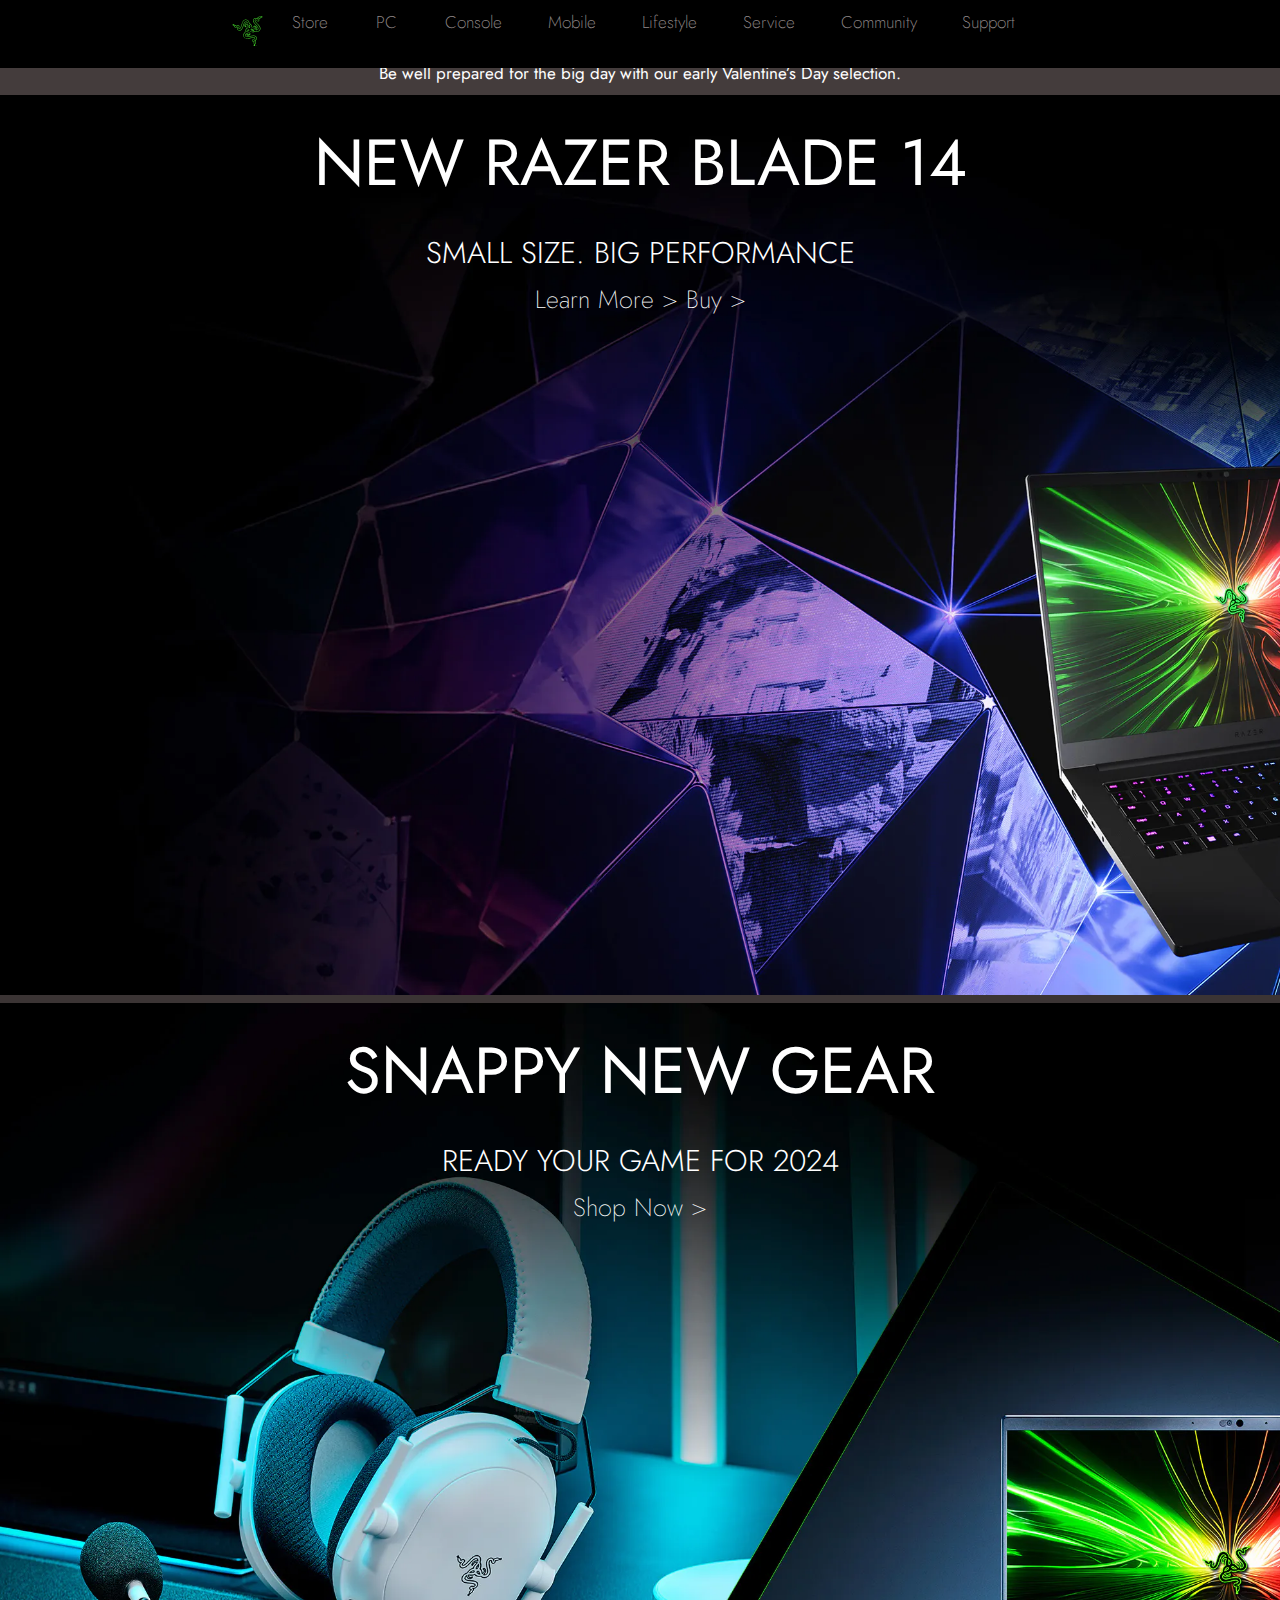
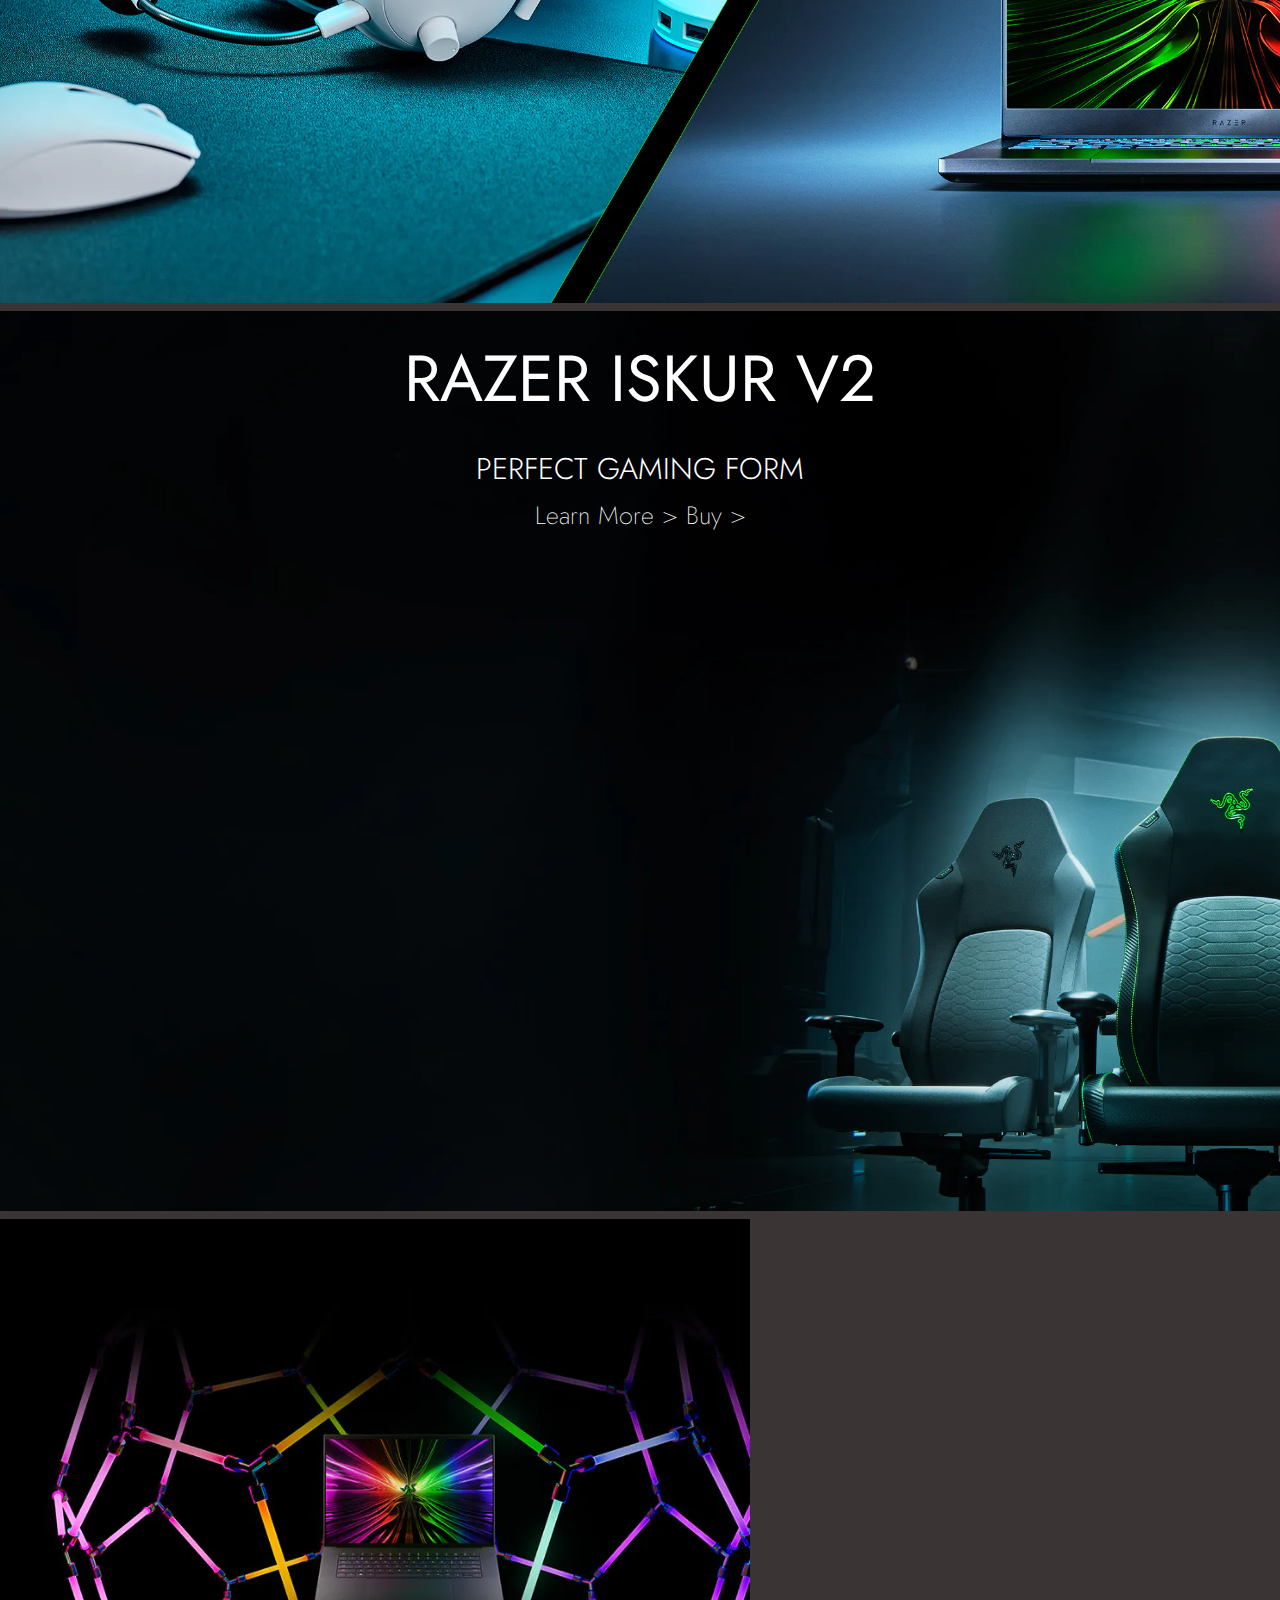
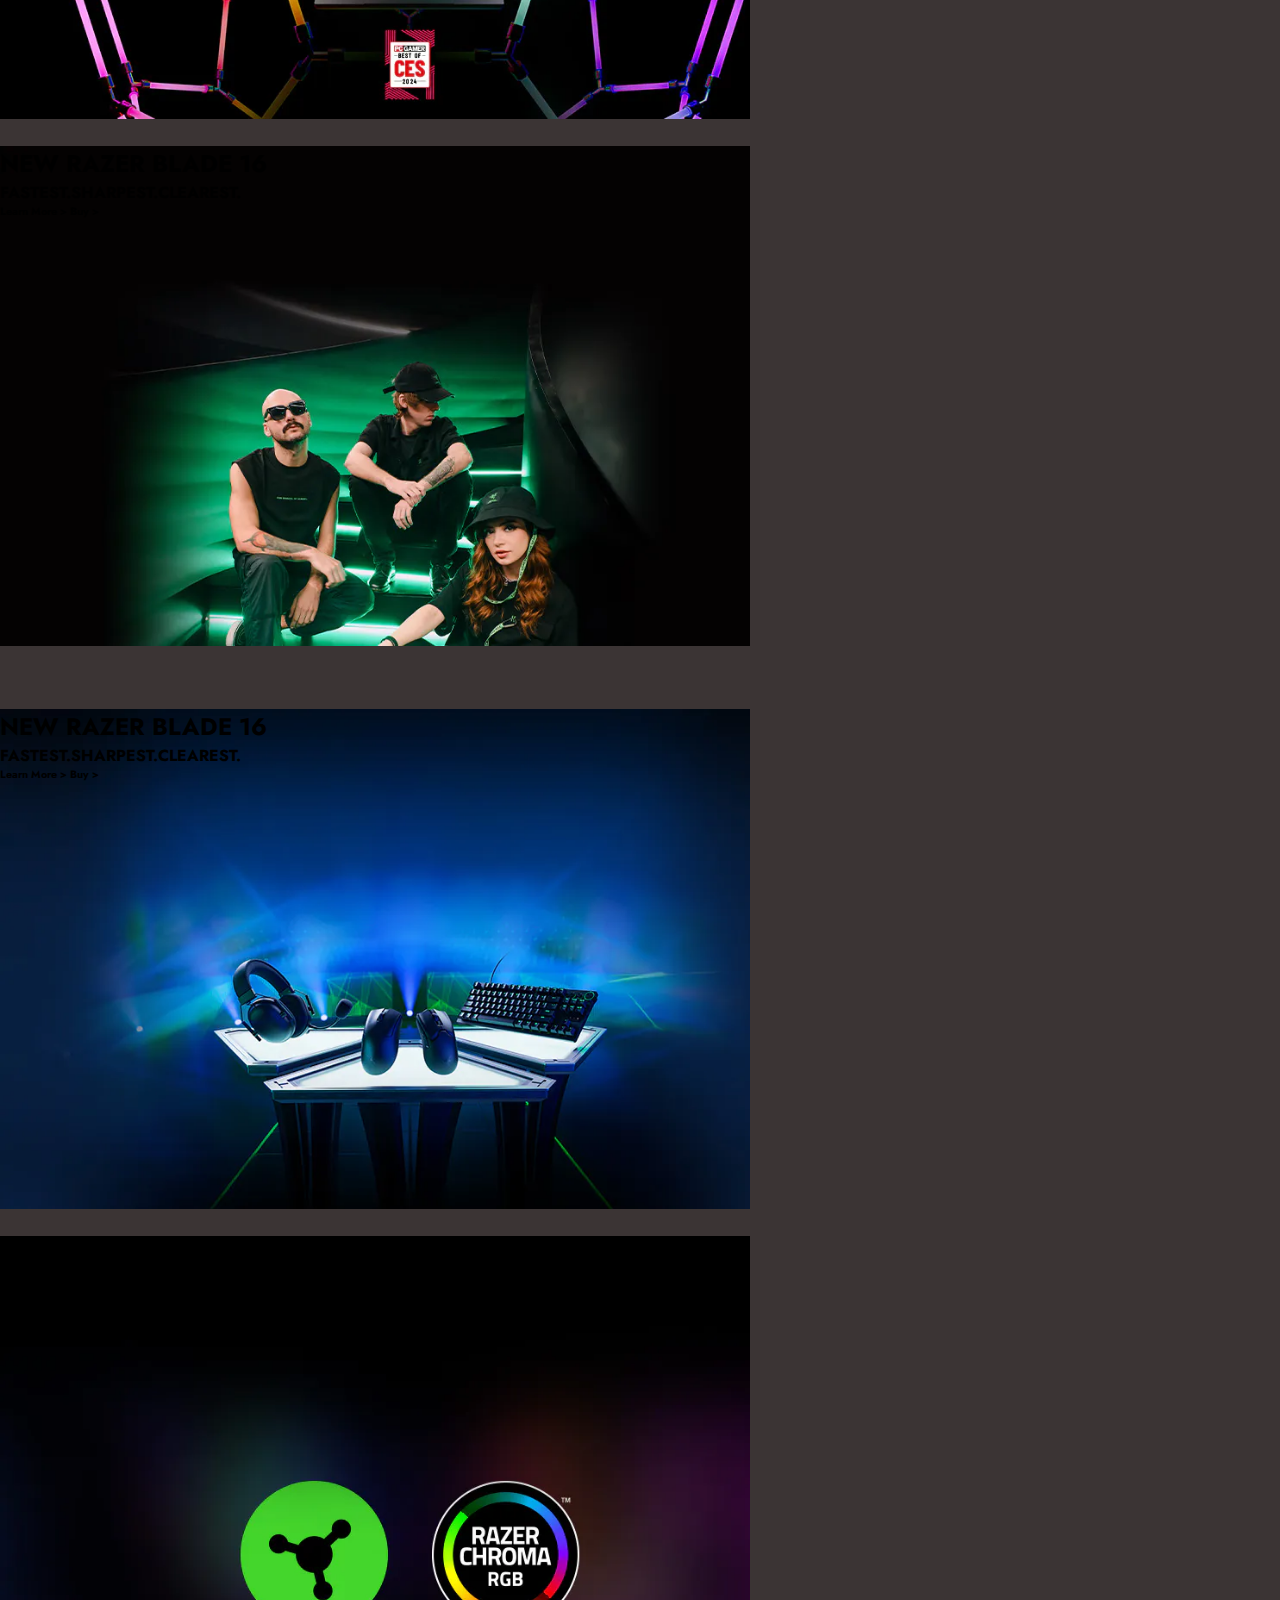
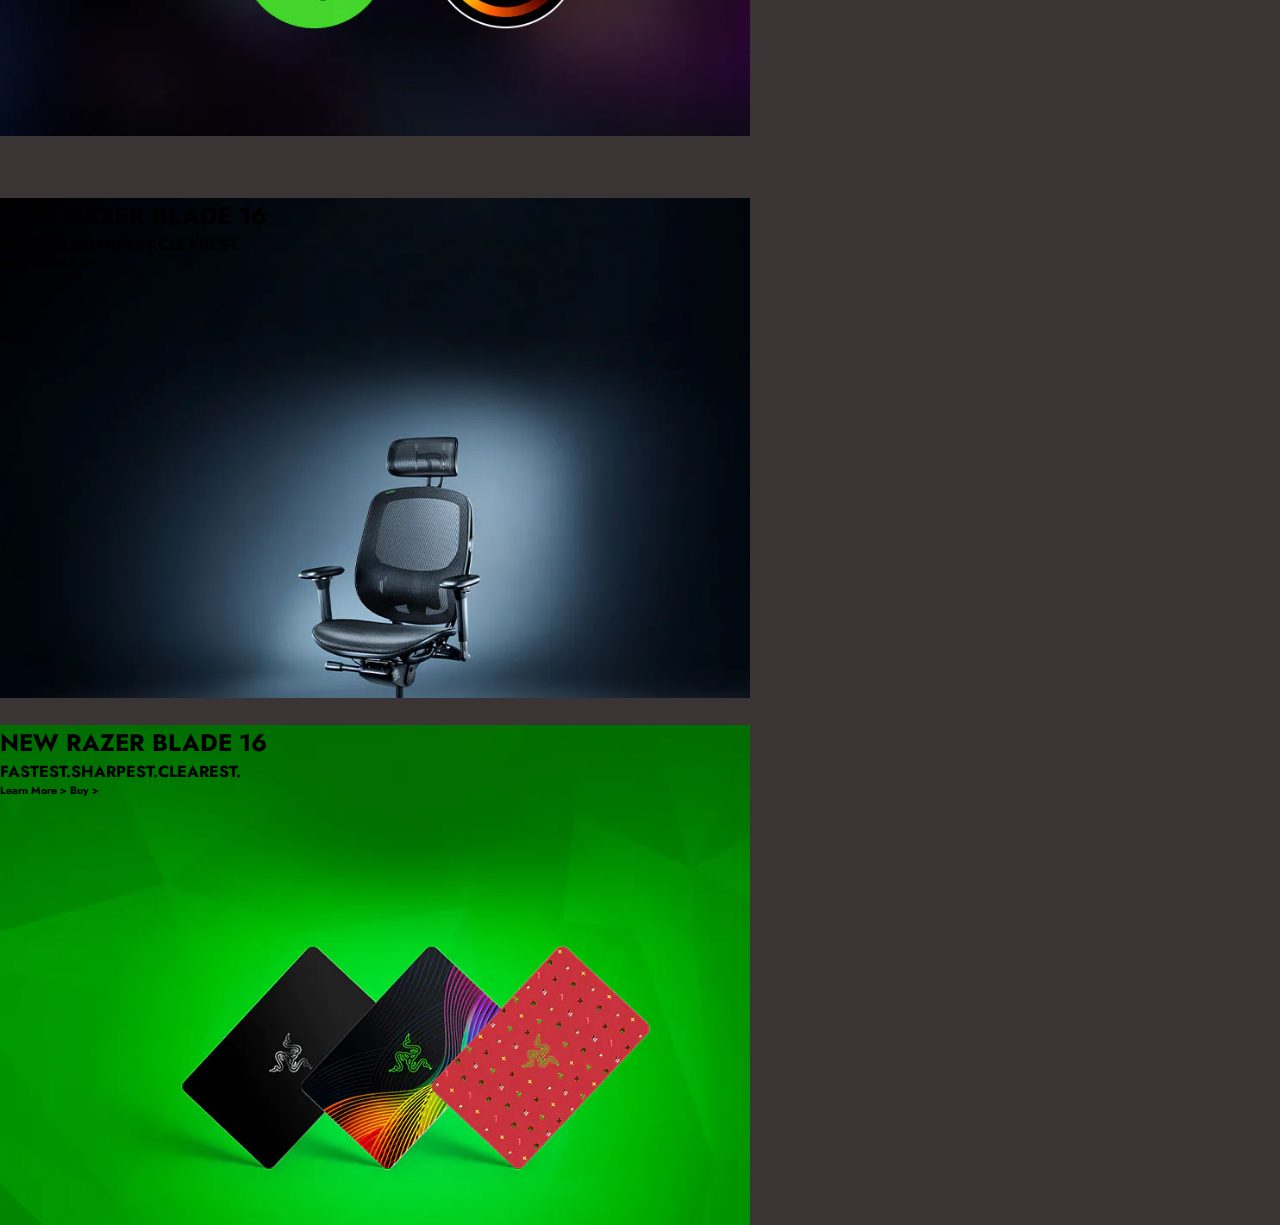
==== index.html @ 64d21b0e "updated" ====
<!DOCTYPE html>
<html lang="en">
<head>
    <meta charset="UTF-8">
    <meta name="viewport" content="width=device-width, initial-scale=1.0">
    <title>Razer ID</title>
    <link rel="stylesheet" href="../assets/styles.css">
    <link rel="icon" href="../assets/images/Razer-Logo-id.png">
    <link rel="stylesheet" href="https://unpkg.com/boxicons@latest/css/boxicons.min.css">
    <link rel="preconnect" href="https://fonts.googleapis.com">
    <link rel="preconnect" href="https://fonts.gstatic.com" crossorigin>
    <link href="https://fonts.googleapis.com/css2?family=Jost:wght@100;200;300;400;500;600;700;800;900&display=swap" rel="stylesheet">
</head>
<body>
    <!------------------------- header ------------->
    <header class="sticky">
        <div class="main-text-logo">
            <img src="../assets/images/main-index/razer-ths-logo.svg" width="35px" height="30px" >
        </div>
        <div class="bx bx-menu" id="menu-icon"></div>
        <ul class="navlist">
            <li><a href="#">Store</a></li>
            <li><a href="#">PC</a></li>
            <li><a href="#">Console</a></li>
            <li><a href="#">Mobile</a></li>
            <li><a href="#">Lifestyle</a></li>
            <li><a href="#">Service</a></li>
            <li><a href="#">Community</a></li>
            <li><a href="#">Support</a></li>
            <li><i class='bx bx-search-alt-2'></i></li>
        </ul>
    </header>
   <!------------ home ----->
   <section class="main-text">
    <div class="home">
     <center><p>Be well prepared for the big day with our early Valentine’s Day selection.</p></center>
    </div>
    <div class="bg">
        <center><h1>NEW RAZER BLADE 14</h1>
        <h3>SMALL SIZE. BIG PERFORMANCE</h3>
        <h5>Learn More >       Buy ></h5></center>
    </div>
    <p class="gap"></p>
    <div class="bg1">
        <center><h1>SNAPPY NEW GEAR</h1>
        <h3>READY YOUR GAME FOR 2024</h3>
        <h5>Shop Now ></h5></center>
    </div>
    <p class="gap"></p>
    <div class="bg2">
        <center><h1>RAZER ISKUR V2</h1>
        <h3>PERFECT GAMING FORM</h3>
        <h5>Learn More >       Buy ></h5></center>
    </div>
    <p class="gap"></p>
    <div class="division">
        <div class="row">
            <h2>NEW RAZER BLADE 16</h2>
            <h4>FASTEST.SHARPEST.CLEAREST.</h4>
            <h6>Learn More >       Buy ></h6>
        </div>
        <div class="row1">
            <h2>NEW RAZER BLADE 16</h2>
            <h4>FASTEST.SHARPEST.CLEAREST.</h4>
            <h6>Learn More >       Buy ></h6>
        </div>
        <p class="gap"></p>
        <div class="row2">
            <h2>NEW RAZER BLADE 16</h2>
            <h4>FASTEST.SHARPEST.CLEAREST.</h4>
            <h6>Learn More >       Buy ></h6>
        </div>
        <div class="row3">
            <h2>NEW RAZER BLADE 16</h2>
            <h4>FASTEST.SHARPEST.CLEAREST.</h4>
            <h6>Learn More >       Buy ></h6>
        </div>
        <p class="gap"></p>
        <div class="row4">
            <h2>NEW RAZER BLADE 16</h2>
            <h4>FASTEST.SHARPEST.CLEAREST.</h4>
            <h6>Learn More >       Buy ></h6>
        </div>
        <div class="row5">
            <h2>NEW RAZER BLADE 16</h2>
            <h4>FASTEST.SHARPEST.CLEAREST.</h4>
            <h6>Learn More >       Buy ></h6>
        </div>
    </div>
   </section>
    
</body>
</html>
---- assets/styles.css ----
*{
    margin: 0;
    padding: 0;
    box-sizing: border-box;
    font-family: 'Jost', sans-serif;
    list-style: none;
    text-decoration: none;
    scroll-behavior: smooth;
    
}
body{
    background-color: rgb(59, 52, 52);
}


header{
    position: fixed;
    width: 100%;
    top: 0;
    right: 0;
    z-index: 1000;
    display: flex;
    align-items: center;
    justify-content: space-between;
    background-color: black;
    padding: 10px 18%;
    transition: .3s;

}
.navlist{
    display: flex;
}
.navlist li{
    position: relative;
}
.navlist a{
    font-size: 17px;
    color: rgb(145, 137, 137);
    font-weight: 250;
    padding: 10px 27px;
}
.navlist a::after{
    background-color: transparent;
    content: '';
    position: absolute;
    width: 0;
    /* height: 2px; */
    /* color: white; */
    /* bottom: -3px; */
    left: 0;
    transition: ease .40s;
}
.navlist a:hover {
    color: white;
}
/* .navlist a:hover::after{
    background-color: white;
    width: 100%;
} */
#menu-icon{
    font-size: 35px;
    color: white;
    z-index: 10001;
    cursor: pointer;
    display: none;
}
/* .main-text-logo{
    margin: 0;
    padding: 0;
} */
.home{
    margin-top: 50px;
    height: 45px;
    width: 100%;
    background-color: rgba(83, 72, 72, 0.411);
}
.home p{
    padding: 11px;
    align-items: center;
    font-size: 17px;
    font-weight: 400;
    color: white;
}
.bg{
    min-height: 100vh;
    background-image: url(../assets/images/main-index/razer-blade-14-homepage-desktop2x.webp);
    background-size: cover;
    background-repeat: no-repeat;
    box-sizing: border-box;
}
.bg1{
    min-height: 100vh;
    background-image: url(../assets/images/main-index/razer-new-year-2024-campaign-homepage-large-2x.webp);
    background-size: cover;
    background-repeat: no-repeat;
    box-sizing: border-box;
}
.bg2{
    min-height: 100vh;
    background-image: url(../assets/images/main-index/razer-iskur-v2-homepage-desktop2x.webp);
    background-size: cover;
    background-repeat: no-repeat;
    box-sizing: border-box;
}
h1{
    padding-top: 50px;
    padding: 20px;
    font-size: 65px;
    font-weight: 400;
    color: white;
    align-items: center;
}
h3{
    padding: 2px;
    font-weight: 300;
    font-size: 30px;
    color: white;
    align-items: center;
}
h5{
    padding: 5px;
    font-weight: 200;
    font-size: 25px;
    color: white;
    align-items: center;
}

.gap{
    height:8px;  
    color:rgb(34, 20, 20);
}

.division{
    display: grid;
    grid-template-columns: repeat(2, minmax(350px));
    align-items: center;
    gap: 1.7rem;
}
.row{
    width: 750px;
    height: 500px;
    background-image: url(../assets/images/main-index/razer-blade16-2024-b-950x580-desktop.webp);
    background-size: cover;
}
.row1{
    width: 750px;
    height: 500px;
    background-image: url(../assets/images/main-index/against-the-current-campaign-b-950x580-desktop.webp);
    background-size: cover;
}
.row2{
    width: 750px;
    height: 500px;
    background-image: url(../assets/images/main-index/razer-esports-line-b-950x580-desktop-v2.webp);
    background-size: cover;
}
.row3{
    width: 750px;
    height: 500px;
    background-image: url(../assets/images/main-index/new-synapse-chroma-open-beta-b-950x580-desktop.webp);
    background-size: cover;
}
.row4{
    width: 750px;
    height: 500px;
    background-image: url(../assets/images/main-index/fujin-pro-b-950x580-desktop.webp);
    background-size: cover;
}
.row5{
    width: 750px;
    height: 500px;
    background-image: url(../assets/images/main-index/ebonus-card-b-950x580-desktop.webp);
    background-size: cover;
}
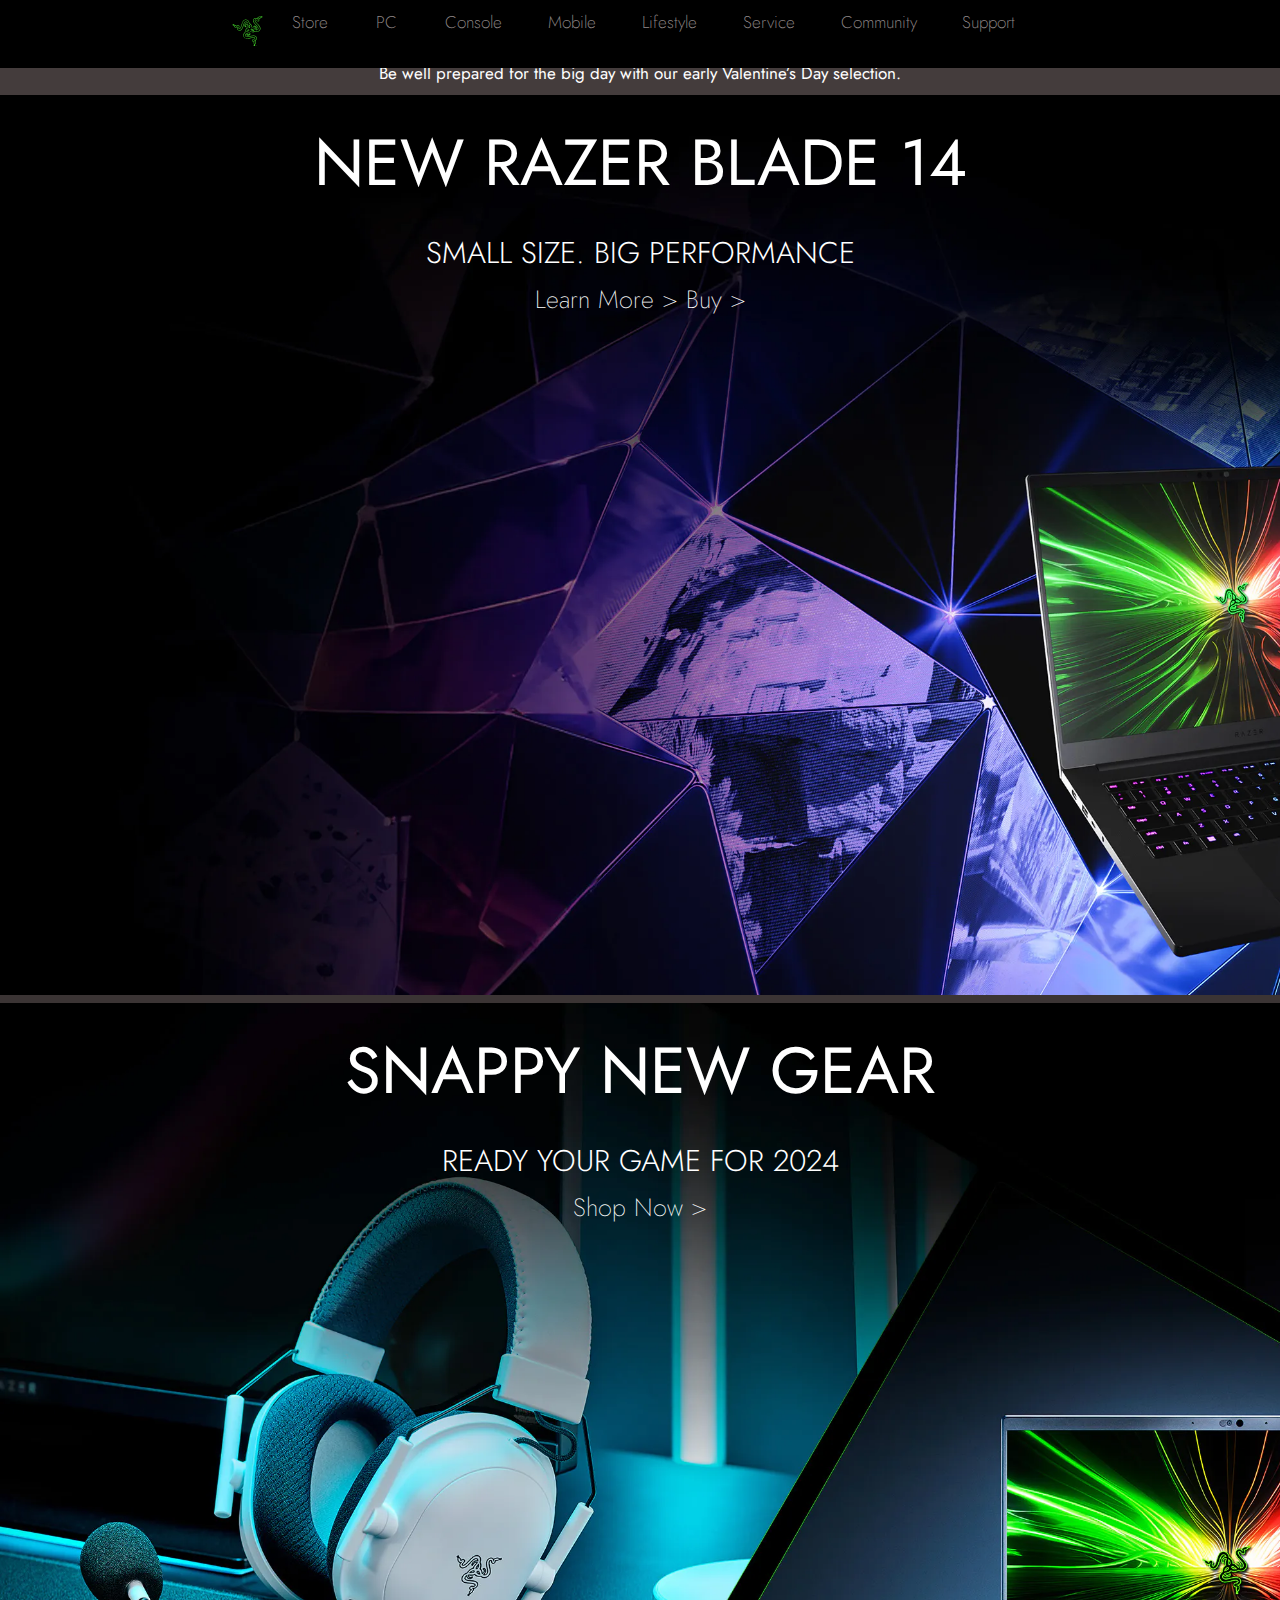
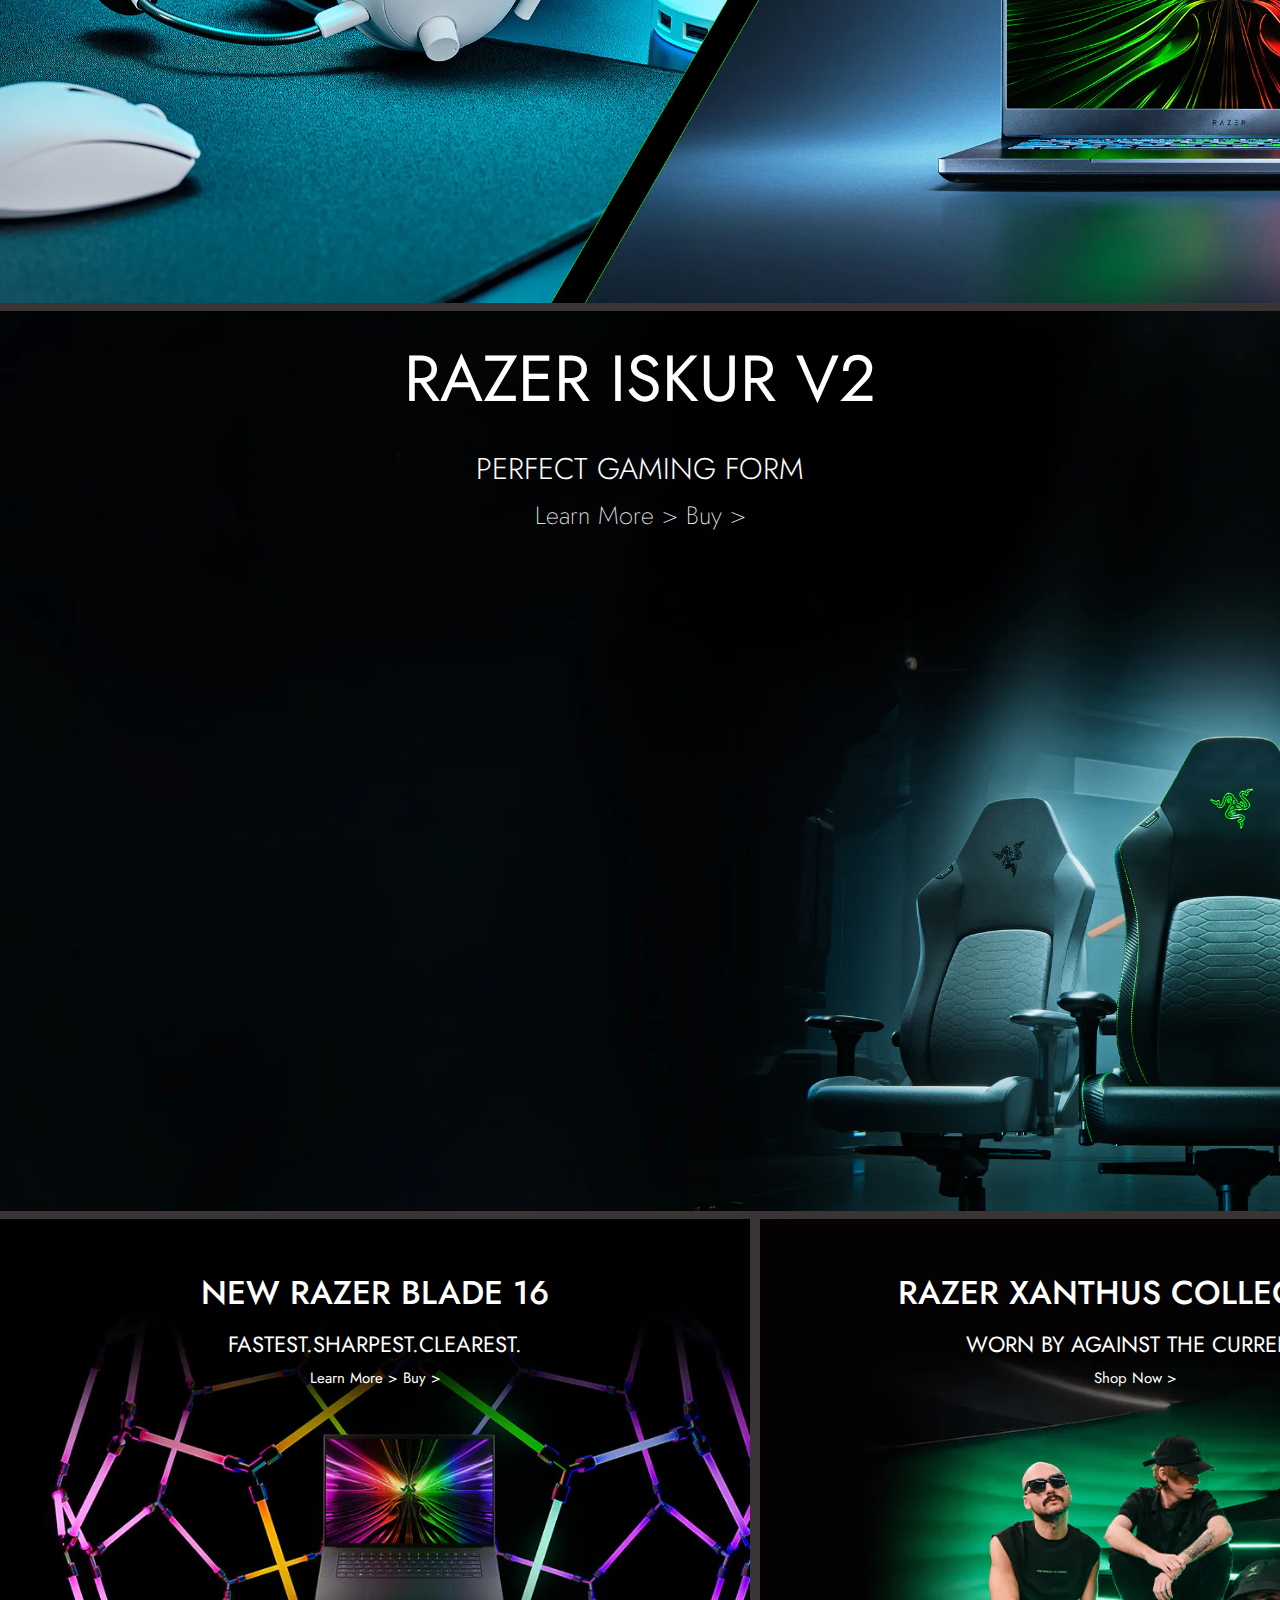
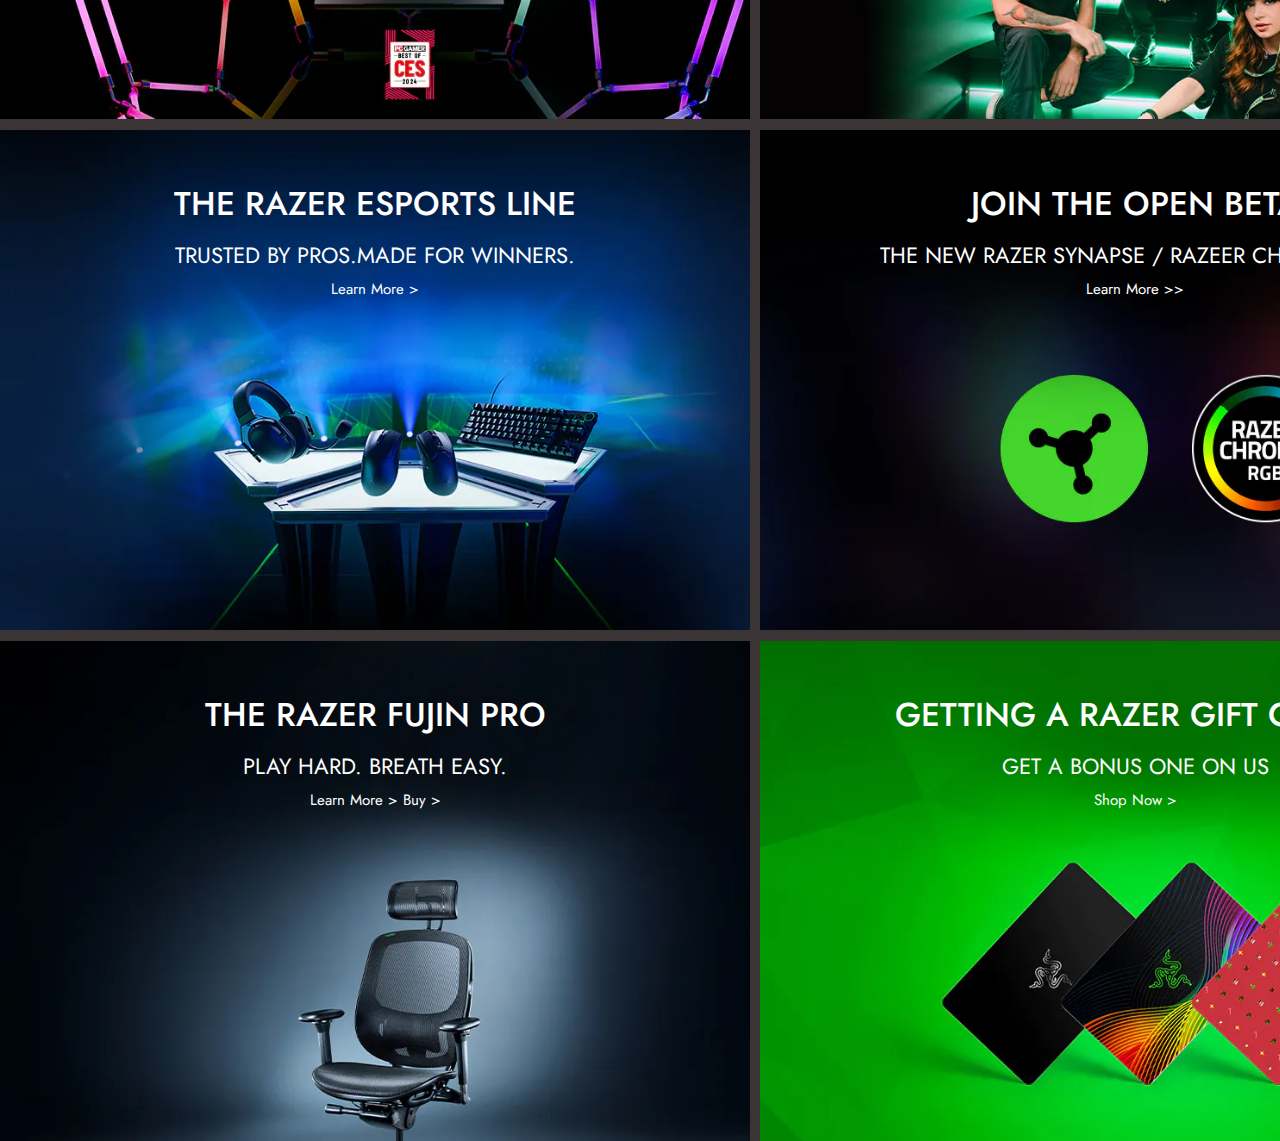
==== commit 4c449124: "updated" ====
--- a/index.html
+++ b/index.html
@@ -55,36 +55,36 @@
     <p class="gap"></p>
     <div class="division">
         <div class="row">
-            <h2>NEW RAZER BLADE 16</h2>
+            <center><h2>NEW RAZER BLADE 16</h2>
             <h4>FASTEST.SHARPEST.CLEAREST.</h4>
-            <h6>Learn More >       Buy ></h6>
+            <h6>Learn More >       Buy ></h6></center>
         </div>
         <div class="row1">
-            <h2>NEW RAZER BLADE 16</h2>
-            <h4>FASTEST.SHARPEST.CLEAREST.</h4>
-            <h6>Learn More >       Buy ></h6>
+            <center><h2>RAZER XANTHUS COLLECTION</h2>
+                <h4>WORN BY AGAINST THE CURRENT</h4>
+                <h6>Shop Now ></h6></center>
         </div>
-        <p class="gap"></p>
+        
         <div class="row2">
-            <h2>NEW RAZER BLADE 16</h2>
-            <h4>FASTEST.SHARPEST.CLEAREST.</h4>
-            <h6>Learn More >       Buy ></h6>
+            <center><h2>THE RAZER ESPORTS LINE</h2>
+                <h4>TRUSTED BY PROS.MADE FOR WINNERS.</h4>
+                <h6>Learn More ></h6></center>
         </div>
         <div class="row3">
-            <h2>NEW RAZER BLADE 16</h2>
-            <h4>FASTEST.SHARPEST.CLEAREST.</h4>
-            <h6>Learn More >       Buy ></h6>
+            <center><h2>JOIN THE OPEN BETA</h2>
+                <h4>THE NEW RAZER SYNAPSE / RAZEER CHROMA APP</h4>
+                <h6>Learn More >></h6></center>
         </div>
-        <p class="gap"></p>
+        
         <div class="row4">
-            <h2>NEW RAZER BLADE 16</h2>
-            <h4>FASTEST.SHARPEST.CLEAREST.</h4>
-            <h6>Learn More >       Buy ></h6>
+            <center><h2>THE RAZER FUJIN PRO</h2>
+                <h4>PLAY HARD. BREATH EASY.</h4>
+                <h6>Learn More >       Buy ></h6></center>
         </div>
         <div class="row5">
-            <h2>NEW RAZER BLADE 16</h2>
-            <h4>FASTEST.SHARPEST.CLEAREST.</h4>
-            <h6>Learn More >       Buy ></h6>
+            <center><h2>GETTING A RAZER GIFT CARD?</h2>
+                <h4>GET A BONUS ONE ON US</h4>
+                <h6>Shop Now ></h6></center>
         </div>
     </div>
    </section>
--- a/assets/styles.css
+++ b/assets/styles.css
@@ -132,9 +132,10 @@
 
 .division{
     display: grid;
-    grid-template-columns: repeat(2, minmax(350px));
+    grid-template-columns: 1fr 1fr;
     align-items: center;
-    gap: 1.7rem;
+    column-gap: 0.65rem;
+    row-gap: 0.7rem;
 }
 .row{
     width: 750px;
@@ -172,3 +173,25 @@
     background-image: url(../assets/images/main-index/ebonus-card-b-950x580-desktop.webp);
     background-size: cover;
 }
+h2{
+    padding: 50px;
+    padding-bottom: 10px;
+    font-size: 33px;
+    font-weight: 500;
+    color: white;
+    align-items: center;
+}
+h4{
+    padding: 2px;
+    font-weight: 400;
+    font-size: 22px;
+    color: white;
+    align-items: center;
+}
+h6{
+    padding: 5px;
+    font-weight: 400;
+    font-size: 15px;
+    color: white;
+    align-items: center;
+}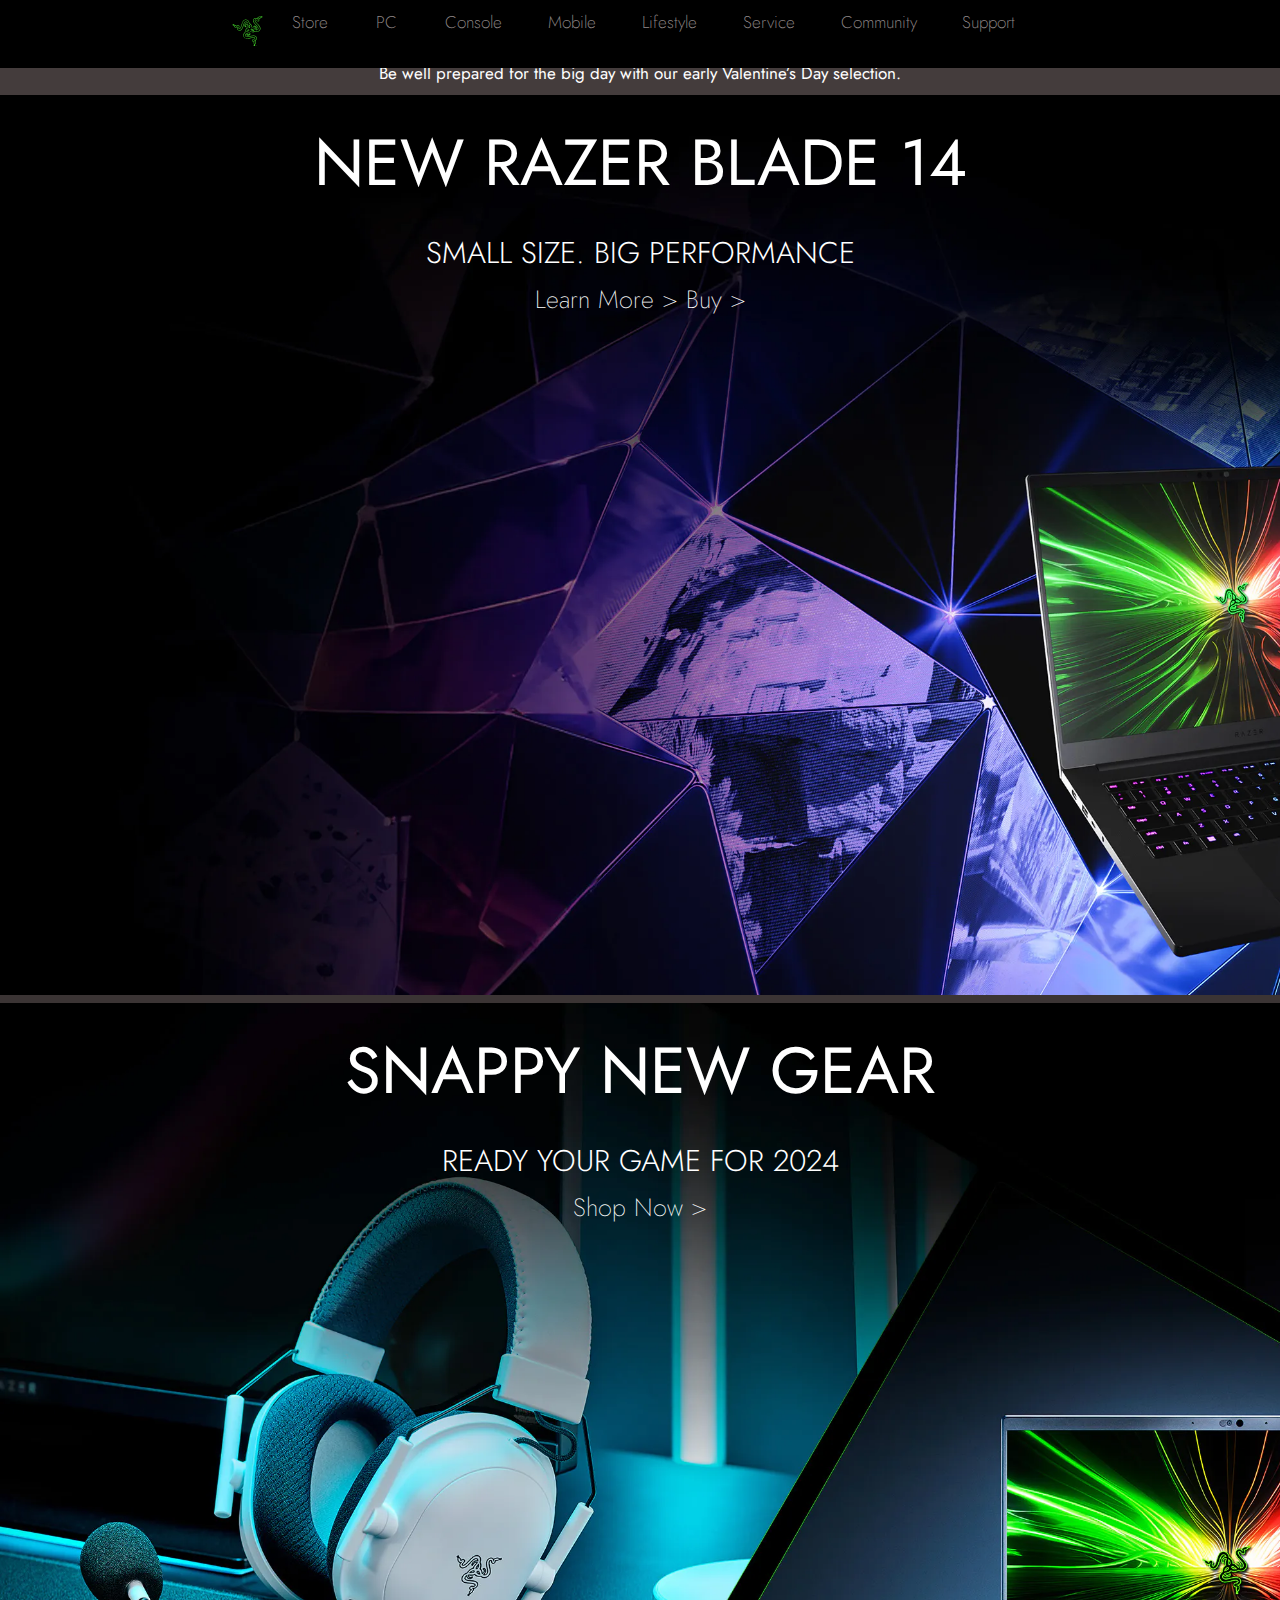
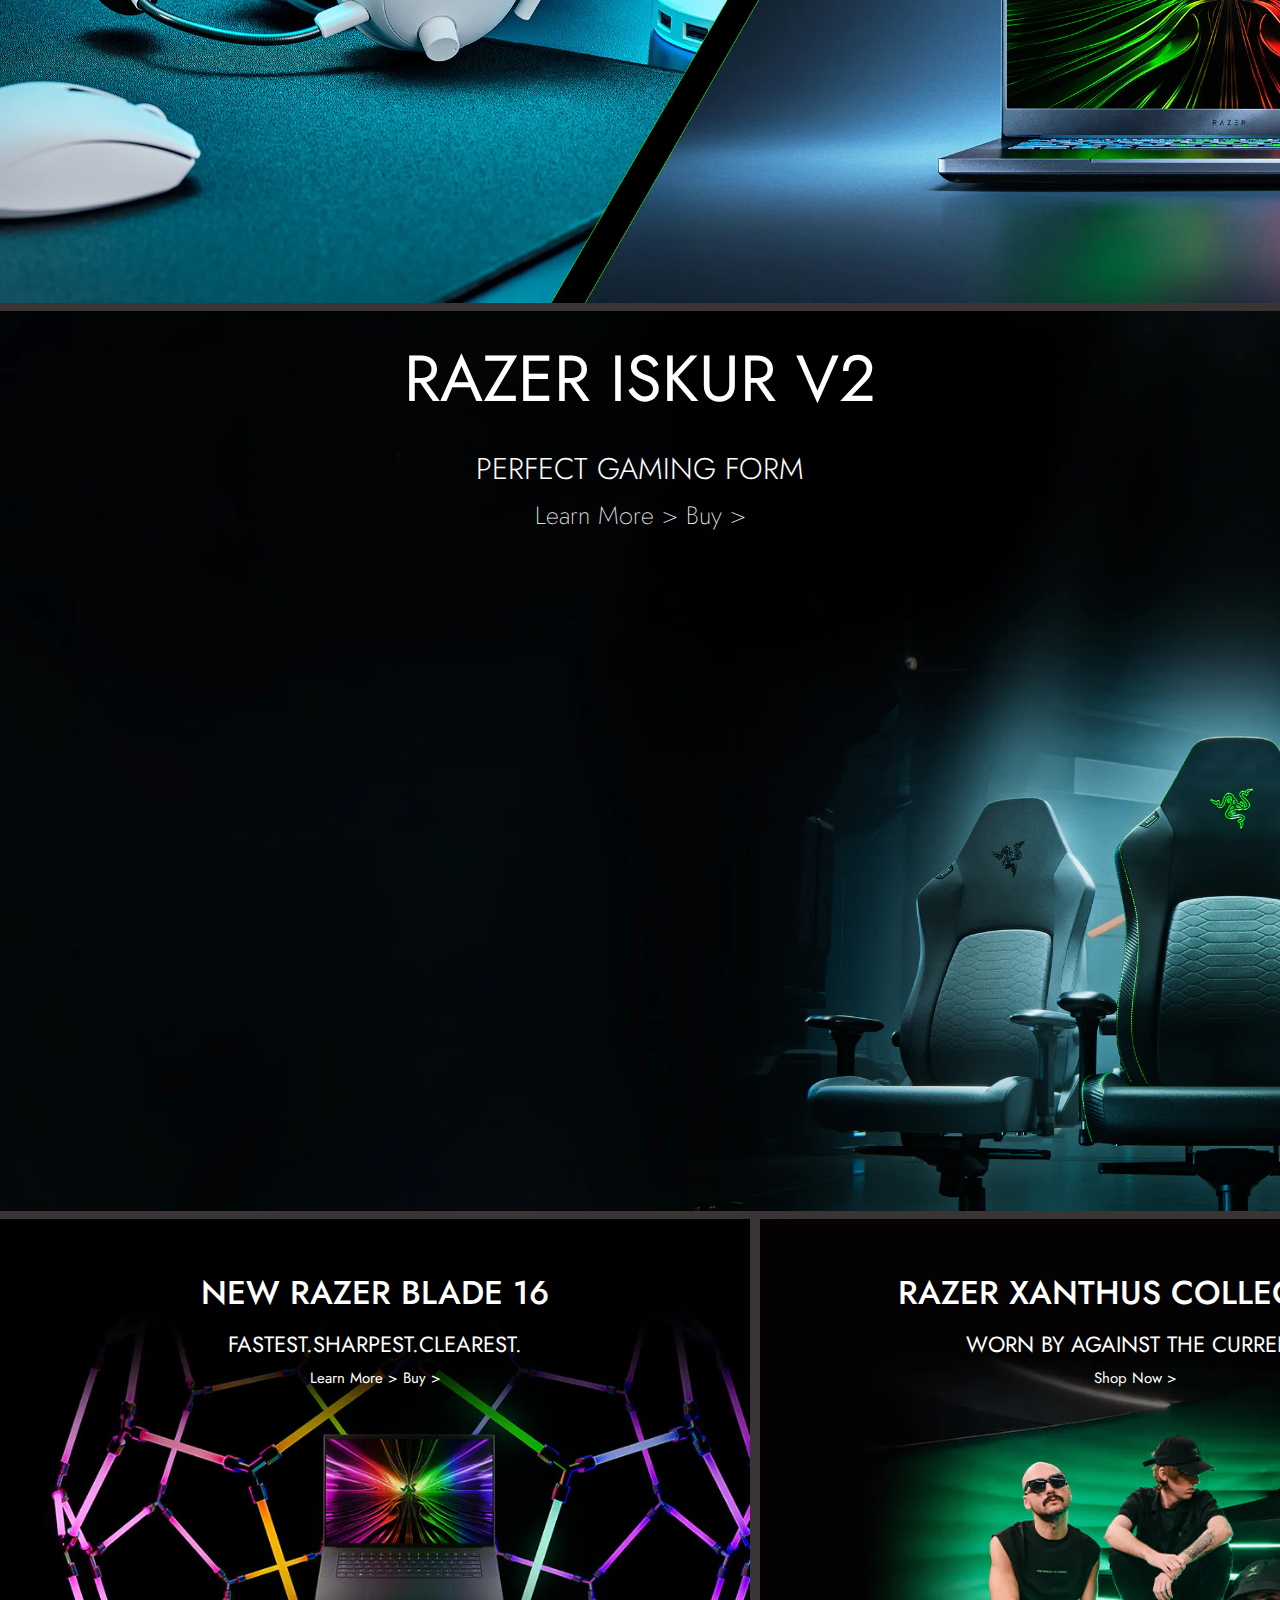
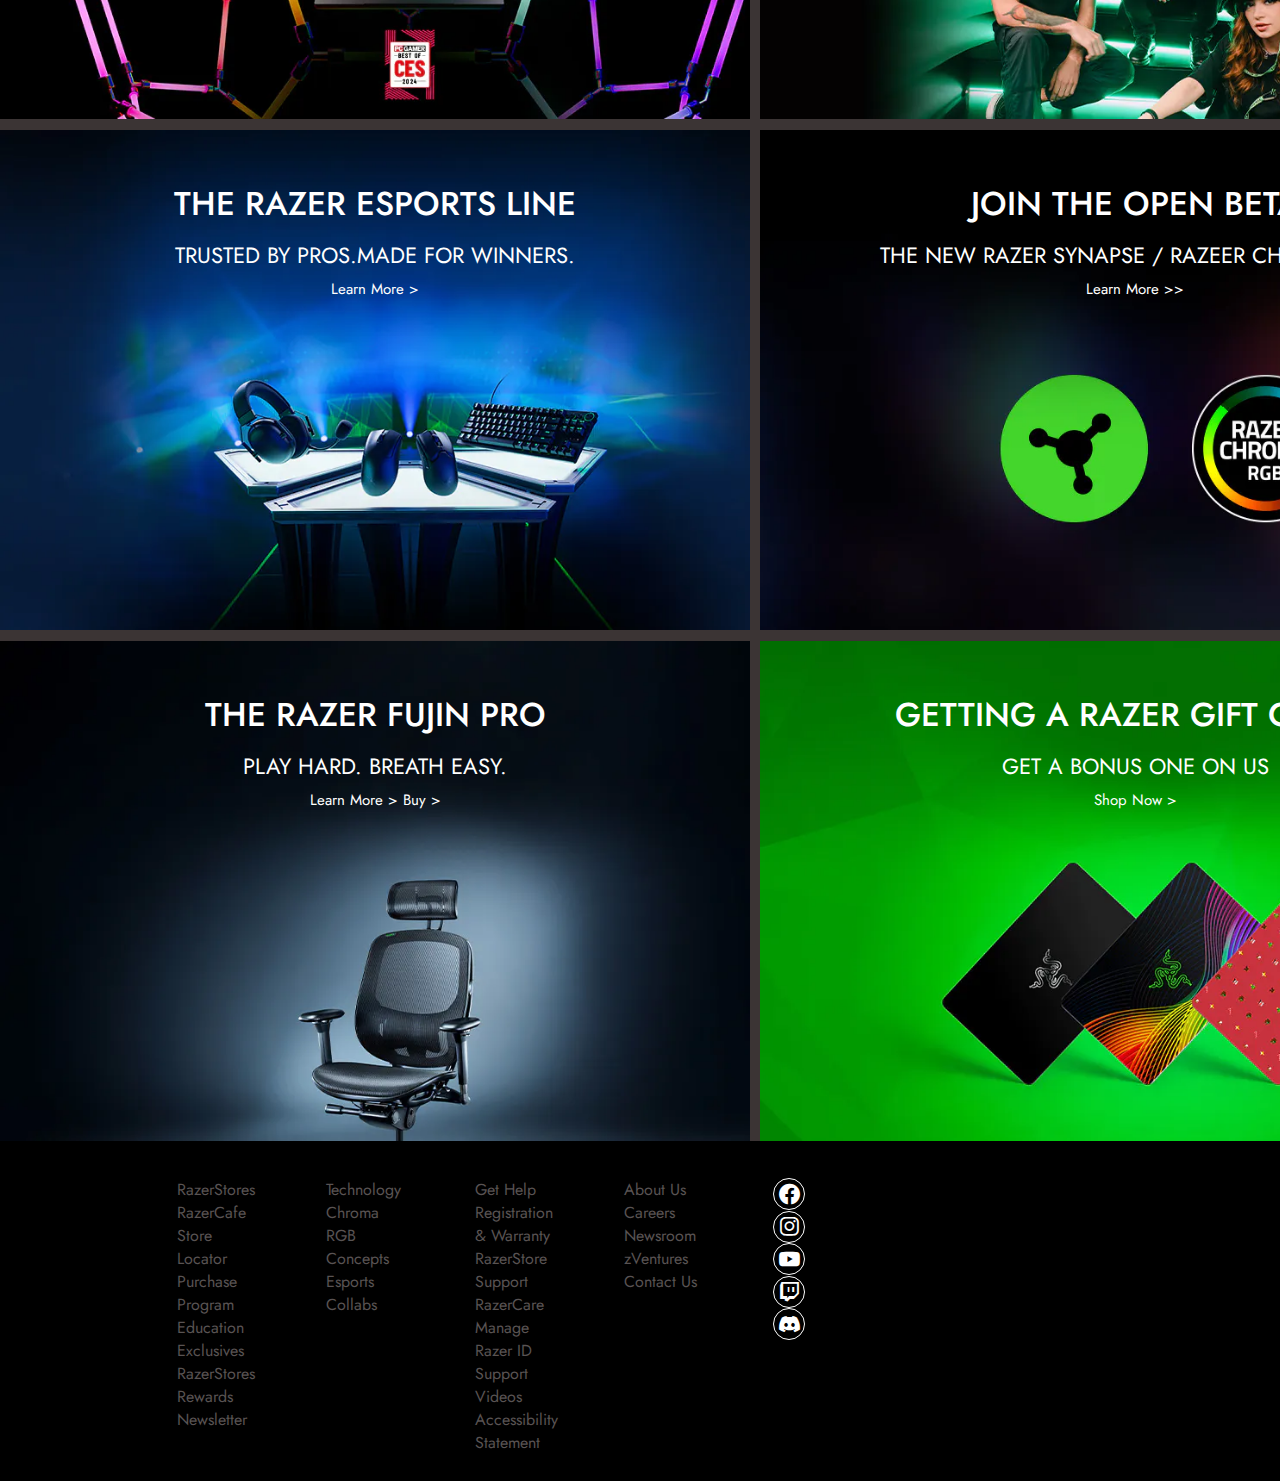
==== commit 7c930b59: "updated" ====
--- a/index.html
+++ b/index.html
@@ -88,6 +88,72 @@
         </div>
     </div>
    </section>
+   <footer>
+    <div class="bottom">
+        <div class="box">
+            <div class="box-content">
+                <p class="box-text">
+                    RazerStores <br>
+                    RazerCafe<br>
+                    Store Locator <br>
+                    Purchase Program<br>
+                    Education <br>
+                    Exclusives<br>
+                    RazerStores Rewards<br>
+                    Newsletter <br>
+                </p>
+            </div>
+        </div>
+        <div class="box">
+            <div class="box-content">
+                <p class="box-text">
+                    Technology<br>
+                    Chroma RGB<br>
+                    Concepts <br>
+                    Esports <br>
+                    Collabs <br>
+                </p>
+            </div>
+        </div>
+        <div class="box">
+            <div class="box-content">
+                <p class="box-text">
+                    Get Help <br>
+                    Registration & Warranty <br>
+                    RazerStore Support <br>
+                    RazerCare <br>
+                    Manage Razer ID <br>
+                    Support Videos <br>
+                    Accessibility Statement <br>
+                </p>
+            </div>
+        </div>
+        <div class="box">
+            <div class="box-content">
+                <p class="box-text">
+                    About Us <br>
+                    Careers <br>
+                    Newsroom <br>
+                    zVentures <br>
+                    Contact Us <br>
+                </p>
+            </div>
+        </div>
+        <div class="box">
+            <div class="box-content">
+                <p class="box-text">
+                    <a href="https://www.facebook.com/razer"><i class='bx bxl-facebook-circle'></i></a>
+                    <a href="https://www.instagram.com/razer/"><i class='bx bxl-instagram' ></i></a> 
+                    <a href="https://twitter.com/Razer"><box-icon type='logo' name='twitter'></box-icon></a> 
+                    <a href="https://www.youtube.com/razer"><i class='bx bxl-youtube' ></i></a> 
+                    <a href="https://www.twitch.tv/razer"><i class='bx bxl-twitch' ></i></a>
+                    <a href="https://discord.com/invite/razer"><i class='bx bxl-discord-alt' ></i></a> 
+                </p>
+            </div>
+        </div>
+        
+    </div>
+   </footer>
     
 </body>
 </html>--- a/assets/styles.css
+++ b/assets/styles.css
@@ -194,4 +194,38 @@
     font-size: 15px;
     color: white;
     align-items: center;
-}+}
+
+footer .bottom{
+    padding: 30px 100px 20px 170px;
+    background-color: black;
+    display: grid;
+    grid-template-columns: 10% 10% 10% 10% 10%;
+    column-gap: 3rem;
+    row-gap: 3rem;
+}
+
+footer p{
+    color: rgb(89, 83, 83);
+}
+/* .box-content{
+    padding: 0px;
+} */
+.box-text{
+    display: flex;
+    padding: 7px;
+    flex-direction: column;
+    
+}
+.box-text a i{
+    color: white;
+    display: inline-flex;
+    align-items: center;
+    justify-content: center;
+    width: 32px;
+    height: 32px;
+    font-size: 25px;
+    border-radius: 50%;
+    border: 1px solid white;
+}
+
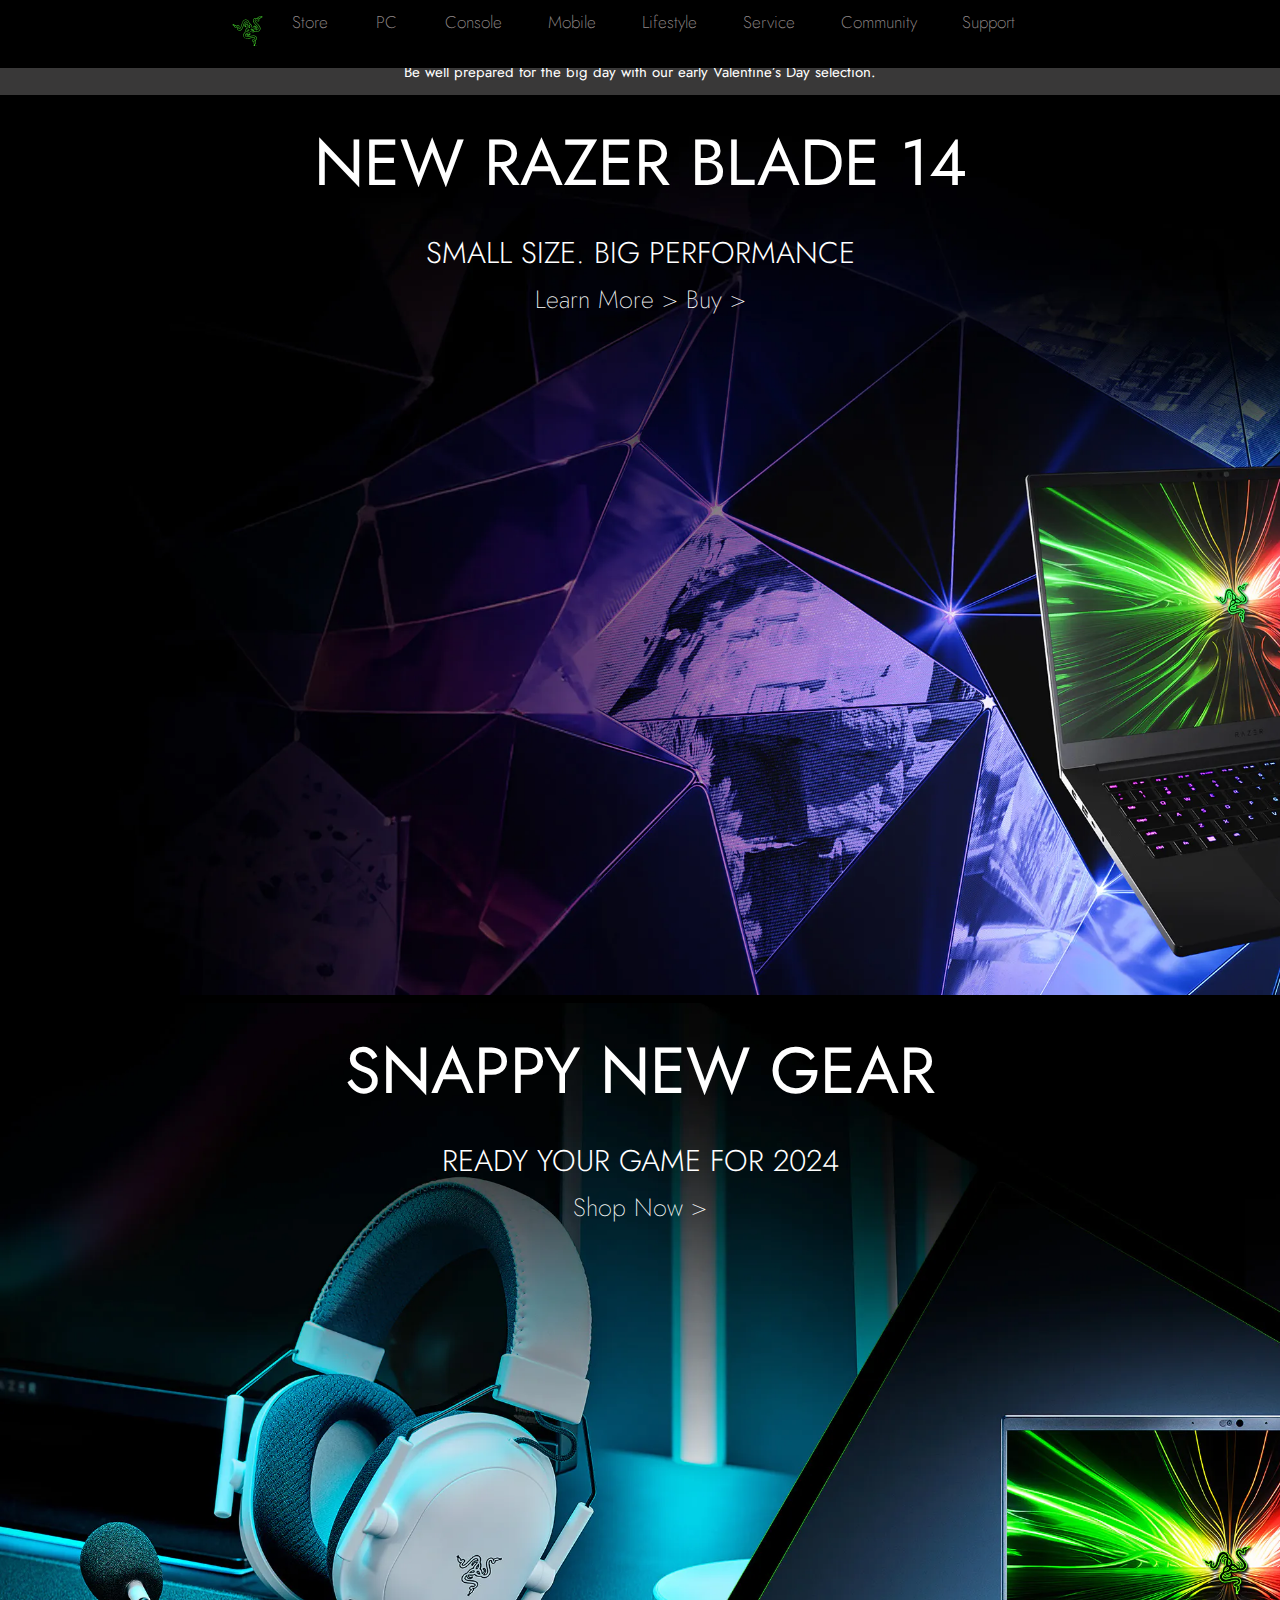
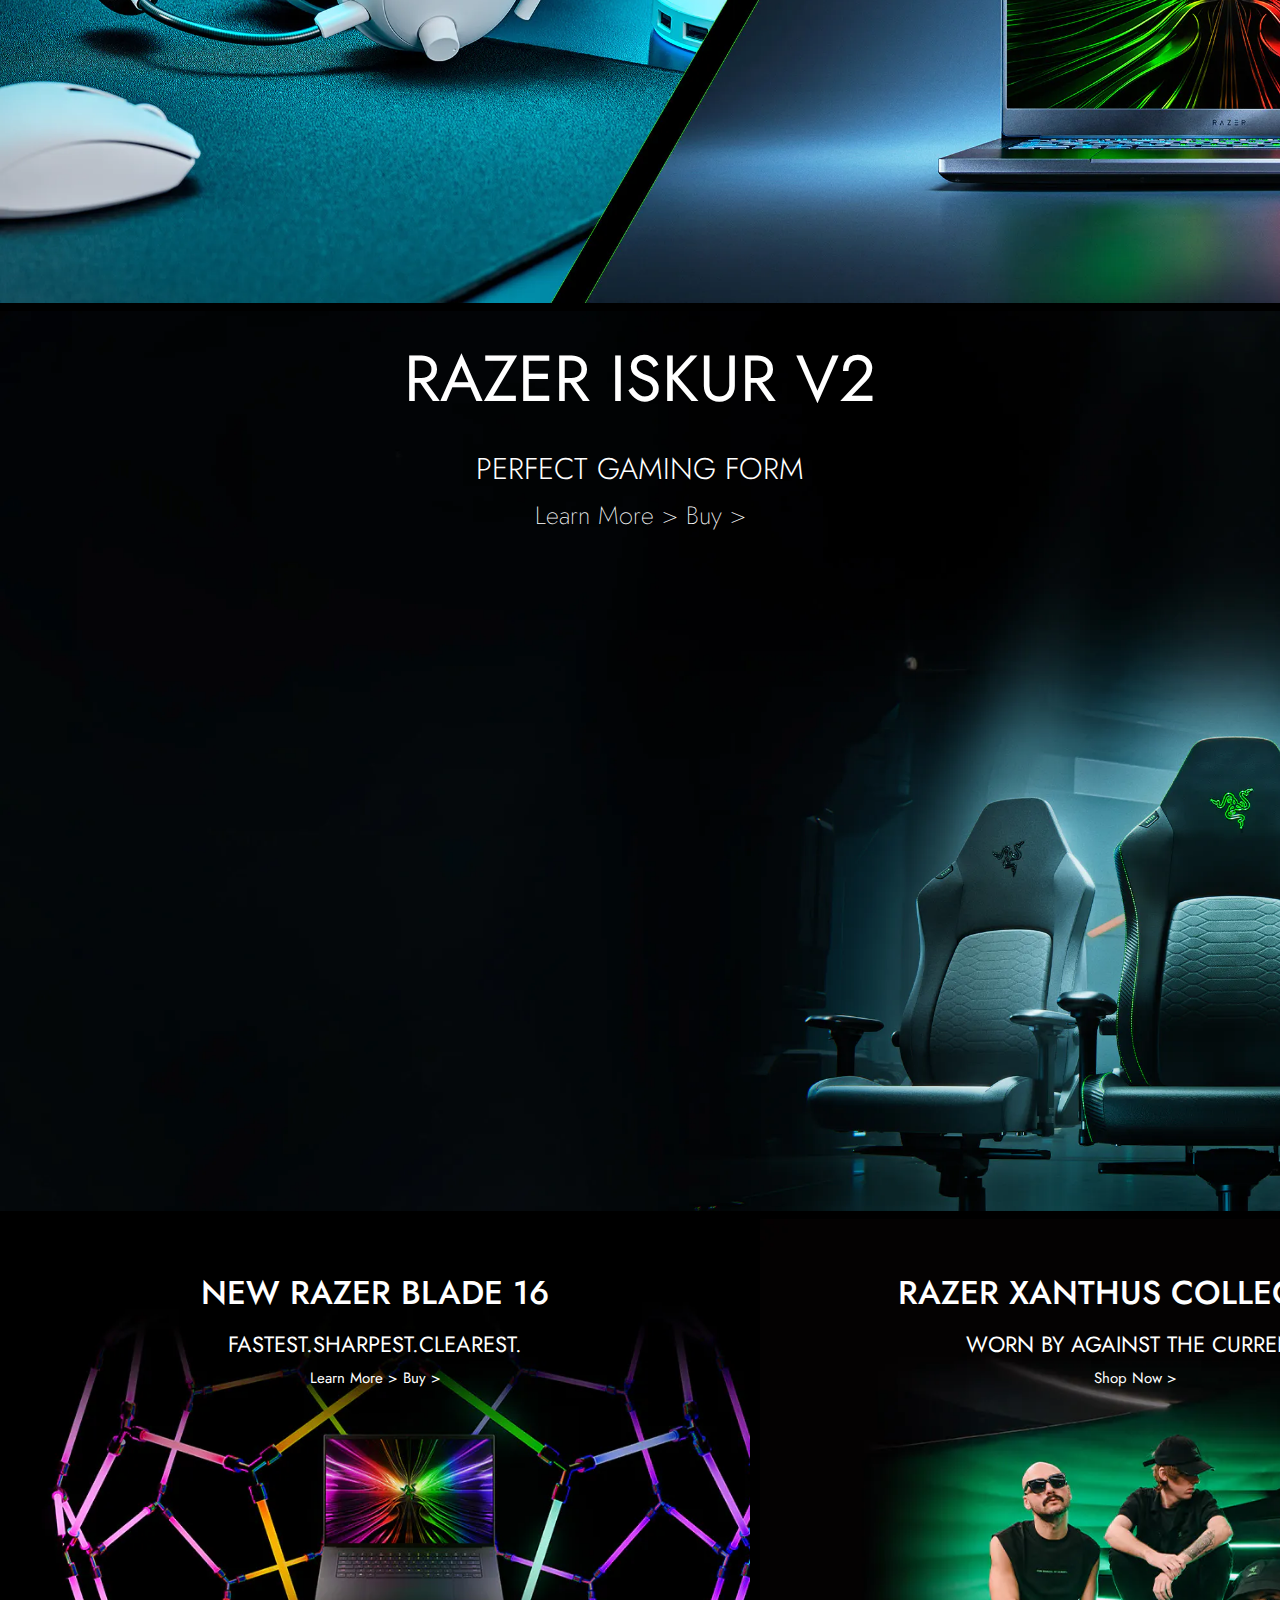
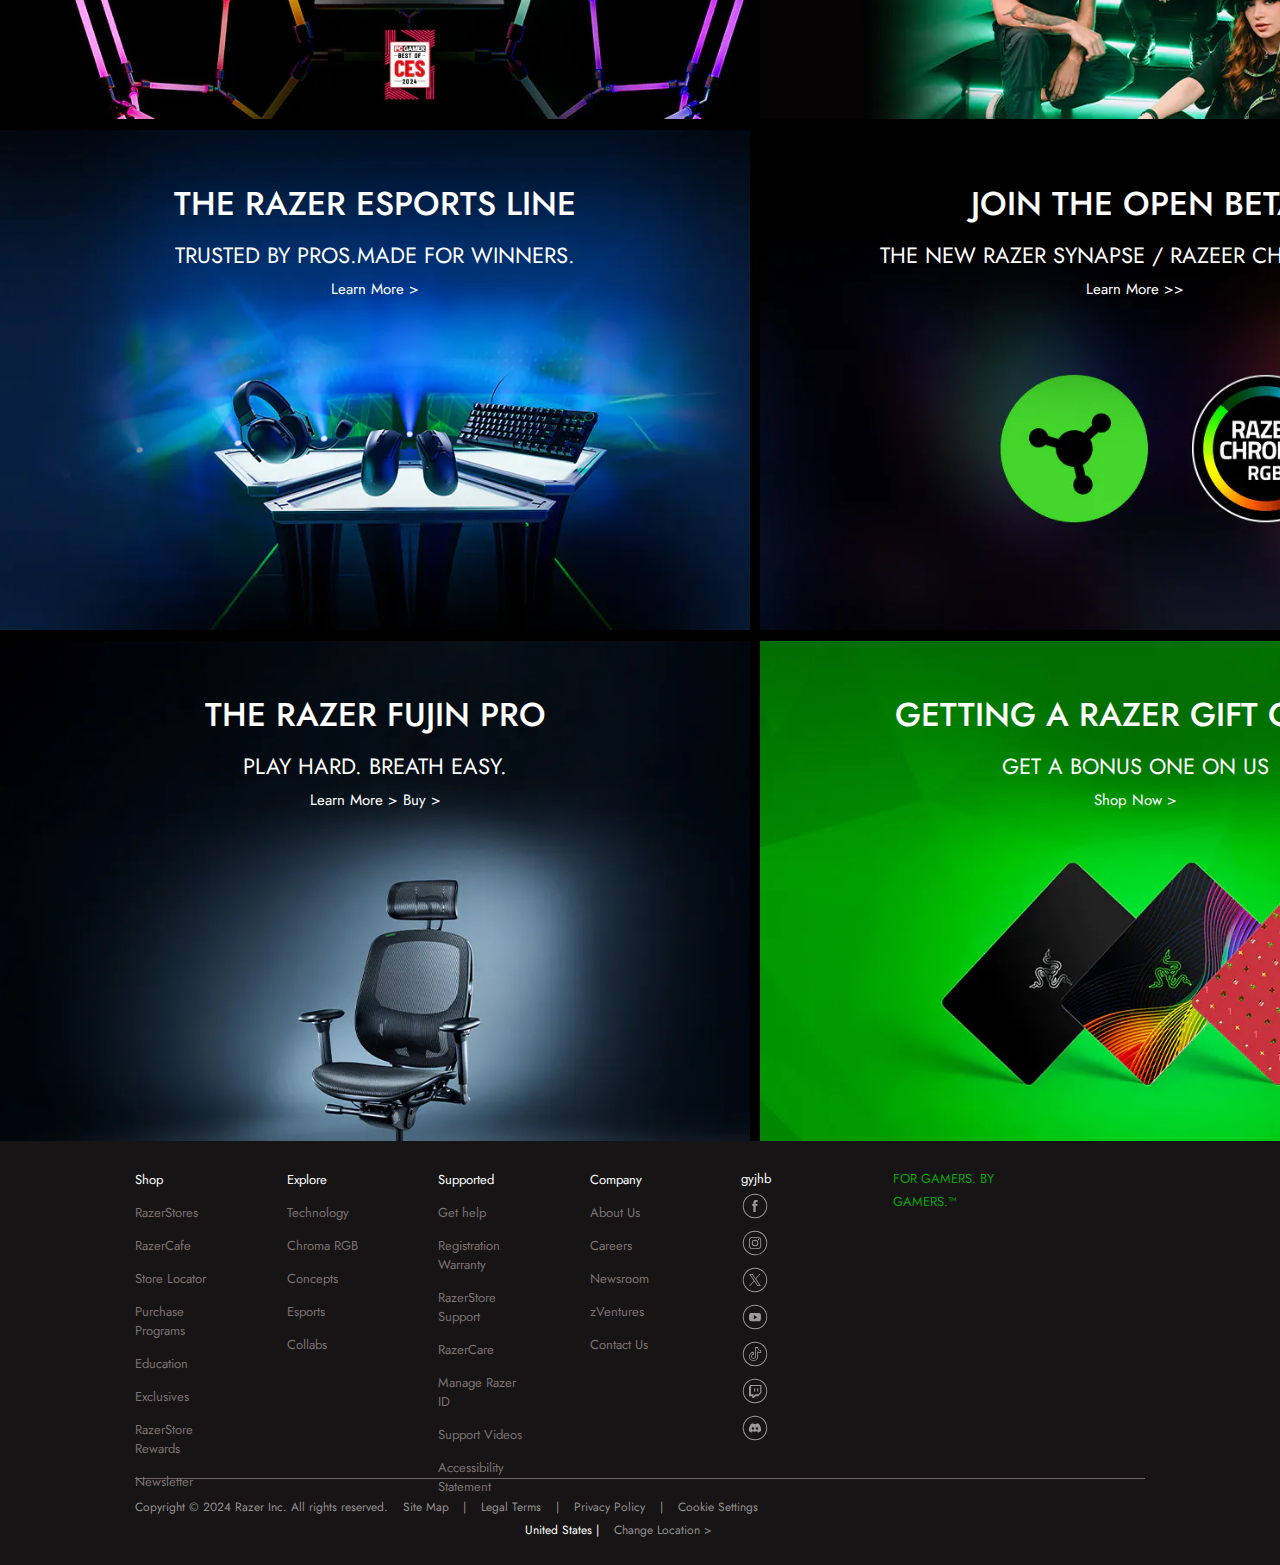
==== commit dc32c829: "Mobile updated" ====
--- a/index.html
+++ b/index.html
@@ -31,7 +31,7 @@
         </ul>
     </header>
    <!------------ home ----->
-   <section class="main-text">
+   <section>
     <div class="home">
      <center><p>Be well prepared for the big day with our early Valentine’s Day selection.</p></center>
     </div>
@@ -89,71 +89,77 @@
     </div>
    </section>
    <footer>
-    <div class="bottom">
-        <div class="box">
-            <div class="box-content">
-                <p class="box-text">
-                    RazerStores <br>
-                    RazerCafe<br>
-                    Store Locator <br>
-                    Purchase Program<br>
-                    Education <br>
-                    Exclusives<br>
-                    RazerStores Rewards<br>
-                    Newsletter <br>
-                </p>
-            </div>
-        </div>
-        <div class="box">
-            <div class="box-content">
-                <p class="box-text">
-                    Technology<br>
-                    Chroma RGB<br>
-                    Concepts <br>
-                    Esports <br>
-                    Collabs <br>
-                </p>
-            </div>
-        </div>
-        <div class="box">
-            <div class="box-content">
-                <p class="box-text">
-                    Get Help <br>
-                    Registration & Warranty <br>
-                    RazerStore Support <br>
-                    RazerCare <br>
-                    Manage Razer ID <br>
-                    Support Videos <br>
-                    Accessibility Statement <br>
-                </p>
-            </div>
-        </div>
-        <div class="box">
-            <div class="box-content">
-                <p class="box-text">
-                    About Us <br>
-                    Careers <br>
-                    Newsroom <br>
-                    zVentures <br>
-                    Contact Us <br>
-                </p>
-            </div>
-        </div>
-        <div class="box">
-            <div class="box-content">
-                <p class="box-text">
-                    <a href="https://www.facebook.com/razer"><i class='bx bxl-facebook-circle'></i></a>
-                    <a href="https://www.instagram.com/razer/"><i class='bx bxl-instagram' ></i></a> 
-                    <a href="https://twitter.com/Razer"><box-icon type='logo' name='twitter'></box-icon></a> 
-                    <a href="https://www.youtube.com/razer"><i class='bx bxl-youtube' ></i></a> 
-                    <a href="https://www.twitch.tv/razer"><i class='bx bxl-twitch' ></i></a>
-                    <a href="https://discord.com/invite/razer"><i class='bx bxl-discord-alt' ></i></a> 
-                </p>
-            </div>
-        </div>
-        
+    <div class="footer-box">
+      <ul class="footer-div">
+          <li><span style="color: white;">Shop</span></li>
+          <li><a href="#">RazerStores</a></li>
+          <li><a href="#">RazerCafe</a></li>
+          <li><a href="#">Store Locator</a></li>
+          <li><a href="#">Purchase <br> Programs</a></li>
+          <li><a href="#">Education</a></li>
+          <li><a href="#">Exclusives</a></li>
+          <li><a href="#">RazerStore <br>Rewards</a></li>
+          <li><a href="#">Newsletter</a></li>
+          <li><a href="#"></a></li>
+          <li><a href="#"></a></li>
+          
+      </ul>
+      <ul class="footer-div">
+          <li><span style="color: white;">Explore</span></li>
+          <li><a href="#">Technology</a></li>
+          <li><a href="#">Chroma RGB</a></li>
+          <li><a href="#">Concepts</a></li>
+          <li><a href="#">Esports</a></li>
+          <li><a href="#">Collabs</a></li>
+          
+          
+      </ul>
+      <ul class="footer-div">
+          <li><span style="color: white;">Supported</span></li>
+          <li><a href="#">Get help</a></li>
+          <li><a href="#">Registration <br>Warranty</a></li>
+          <li><a href="#">RazerStore <br> Support</a></li>
+          <li><a href="#">RazerCare</a></li>
+          <li><a href="#">Manage Razer <br>ID</a></li>
+          <li><a href="#">Support Videos</a></li>
+          <li><a href="#">Accessibility <br> Statement</a></li>
+      </ul>
+      <ul class="footer-div">
+          <li><span style="color: white;">Company</span></li>
+          <li><a href="#">About Us</a></li>
+          <li><a href="#">Careers</a></li>
+          <li><a href="#">Newsroom</a></li>
+          <li><a href="#">zVentures</a></li>
+          <li><a href="#">Contact Us</a></li> 
+      </ul>
+      <ul class="footer-icon">
+          <li><span style="color: white; font-size:13px;">gyjhb</span></li>
+          <li><img src="../assets/images/main-index/SM0001-facebook-grey (2).svg" alt=""></li>
+          <li><img src="../assets/images/main-index/SM0003-instagram-grey (1).svg" alt=""></li>
+          <li><img src="../assets/images/main-index/SM0005-twitter-grey (1).svg" alt=""></li>
+          <li><img src="../assets/images/main-index/SM0008-youtube-grey (1).svg" alt=""></li>
+          <li><img src="../assets/images/main-index/SM0014-tiktok-grey (1).svg" alt=""></li>
+          <li><img src="../assets/images/main-index/SM0009-twitch-grey (1).svg" alt=""></li>
+          <li><img src="../assets/images/main-index/SM0015-discord-grey (1).svg" alt=""></li>          
+      </ul>
+      <ul class="footer-icons">
+          <li><span style="color: rgb(8, 165, 8); font-size:13px;">FOR GAMERS. BY GAMERS.™</span></li>
+      </ul>
     </div>
-   </footer>
+    
+    <div class="footer-end">
+      <span>Copyright © 2024 Razer Inc. All rights reserved.</span>
+      <a href="#"> Site Map </a>
+      <span> |</span>
+      <a href="#">Legal Terms</a>
+      <span> |</span>
+      <a href="#">Privacy Policy</a>
+      <span> |</span>
+      <a href="#">Cookie Settings</a>
+      <span id="footer-span">United States |</span>
+      <a href="#">Change Location ></a>
+    </div>
+  </footer>
     
 </body>
 </html>--- a/assets/styles.css
+++ b/assets/styles.css
@@ -9,11 +9,14 @@
     
 }
 body{
-    background-color: rgb(59, 52, 52);
+    background-color: black;
+    margin: 0;
+    padding: 0;
 }
 
 
 header{
+    font-family: Cambria;
     position: fixed;
     width: 100%;
     top: 0;
@@ -64,20 +67,20 @@
     cursor: pointer;
     display: none;
 }
-/* .main-text-logo{
+section .main-text{
     margin: 0;
     padding: 0;
-} */
+}
 .home{
     margin-top: 50px;
     height: 45px;
     width: 100%;
-    background-color: rgba(83, 72, 72, 0.411);
+    background-color: rgba(139, 135, 135, 0.411);
 }
 .home p{
     padding: 11px;
     align-items: center;
-    font-size: 17px;
+    font-size: 15px;
     font-weight: 400;
     color: white;
 }
@@ -196,36 +199,178 @@
     align-items: center;
 }
 
-footer .bottom{
-    padding: 30px 100px 20px 170px;
-    background-color: black;
+footer{
+    background-color: rgb(22, 20, 20);
+    padding: 25px 135px 5px 135px;
+}
+.footer-box{
     display: grid;
-    grid-template-columns: 10% 10% 10% 10% 10%;
-    column-gap: 3rem;
-    row-gap: 3rem;
-}
-
-footer p{
-    color: rgb(89, 83, 83);
-}
-/* .box-content{
-    padding: 0px;
-} */
-.box-text{
+    grid-template-columns: 15% 15% 15% 15% 15% 25%;
+    border-bottom: 1px solid rgb(109, 102, 102);
+}
+
+footer ul{
+    width: 146.16px;
+    height: 312px;
+    
+}
+.footer-div li{
+    padding: 4px 0px 10px;
+    font-size: 13px;
+    width: 146.16;
+    height: 34;
+}
+.footer-div li a{
+    color: #7b7373;
+}
+.footer-div li a:hover{
+    color: white;
+    text-decoration: underline;
+}
+.footer .footer-icon{
+    width: 146.16px;
+    height: 266px;
+}
+.footer-icon li{
+    padding: 0px 0px 3px;
+    
+}
+.footer-icon li img{
+    width: 28px;
+    height: 28px;
+}
+.footer-icons ul{
+    height: 34px;
+    width:150px;
+}
+.footer-end{
+    padding: 15px 0px 20px 0px;
+}
+.footer-end span{
+    font-size: 12px;
+    color: rgb(148, 144, 144);
+    padding-right: 10px;
+}
+.footer-end a{
+    font-size: 12px;
+    color: rgb(148, 144, 144);
+    padding-right: 10px;
+}
+.footer-end a:hover{
+    color: white;
+    text-decoration: underline;
+    transition: .2s ease;
+}
+.footer-end #footer-span{
+    font-size: 12px;
+    color: #ffffff;padding-left: 390px;
+}
+/*************************** store-page ********************************/
+.main-text{
+    padding: 10px 90px 0px 140px
+}
+#store{
+    color: white;
+    background-image: url();
+}
+.store-imgbox{
     display: flex;
-    padding: 7px;
-    flex-direction: column;
-    
-}
-.box-text a i{
-    color: white;
-    display: inline-flex;
-    align-items: center;
-    justify-content: center;
-    width: 32px;
-    height: 32px;
-    font-size: 25px;
-    border-radius: 50%;
-    border: 1px solid white;
-}
-
+    flex-direction: row;
+    /* margin: 18px 100px 10px 140px ; */
+}
+.store-imgbox .box{
+    padding: 17px;
+}
+.box img{
+    height: 85px;
+    width: 87px;
+}
+.box p{
+    padding-top: 8px;
+    padding-left: 24px;
+    color: white;
+    font-size: 13px;
+    
+}
+.store-para{
+    display: flex;
+    flex-direction: row;
+}
+.store-para p{
+    color: white;
+    font-size: 17px;
+    padding-top: 0%;
+    padding-right: 350px;
+}
+.store-para p a{
+    color: white;
+}
+.store-para p a:hover{
+    color: white;
+    text-decoration: underline;
+}
+.rowbox{
+   display: flex;
+   flex-direction: row;
+}
+.rowtext{
+    padding-top: 45px;
+    padding-left: 10px;
+}
+.rowtext h3{
+    font-size: 22px;
+    color: white;
+}
+.rowtext p{
+    font-size: 17px;
+    color: rgb(125, 118, 118);
+}
+.small-box{
+    width: 298px;
+    height: 544px;
+    border: 0.5px solid black;
+    background-color: rgb(43, 40, 40);
+    margin: 17px 10px 20px 10px;
+    position: relative;
+    
+}
+.small-boximage{
+    height: 298px;
+    width: 298px;
+    position: relative;
+    background-color: rgb(34, 29, 29);
+}
+.small-box #little{
+    position: absolute;
+    bottom: 0;
+    padding-bottom: 12px;
+    padding-left: 20px;
+}
+.small-boxtext{
+    padding: 15px;
+    padding-top: 20px;
+}
+.small-boxtext p{
+    padding-bottom: 12px;;
+}
+.small-box .order{
+    display: grid;
+    
+    grid-template-columns: 1fr 1fr;
+}
+.order-box{
+    border: none;
+    width: 110px;
+    height: 24px;
+    margin-top: 10px;
+    background-color: rgb(75, 173, 75);
+    border-radius: 5px;
+    align-items: center;
+}
+.order-box p{
+    color: black;
+    font-size: 14px;
+    font-weight: 600px;
+    padding: 3px 5px 2px 13px;
+    
+}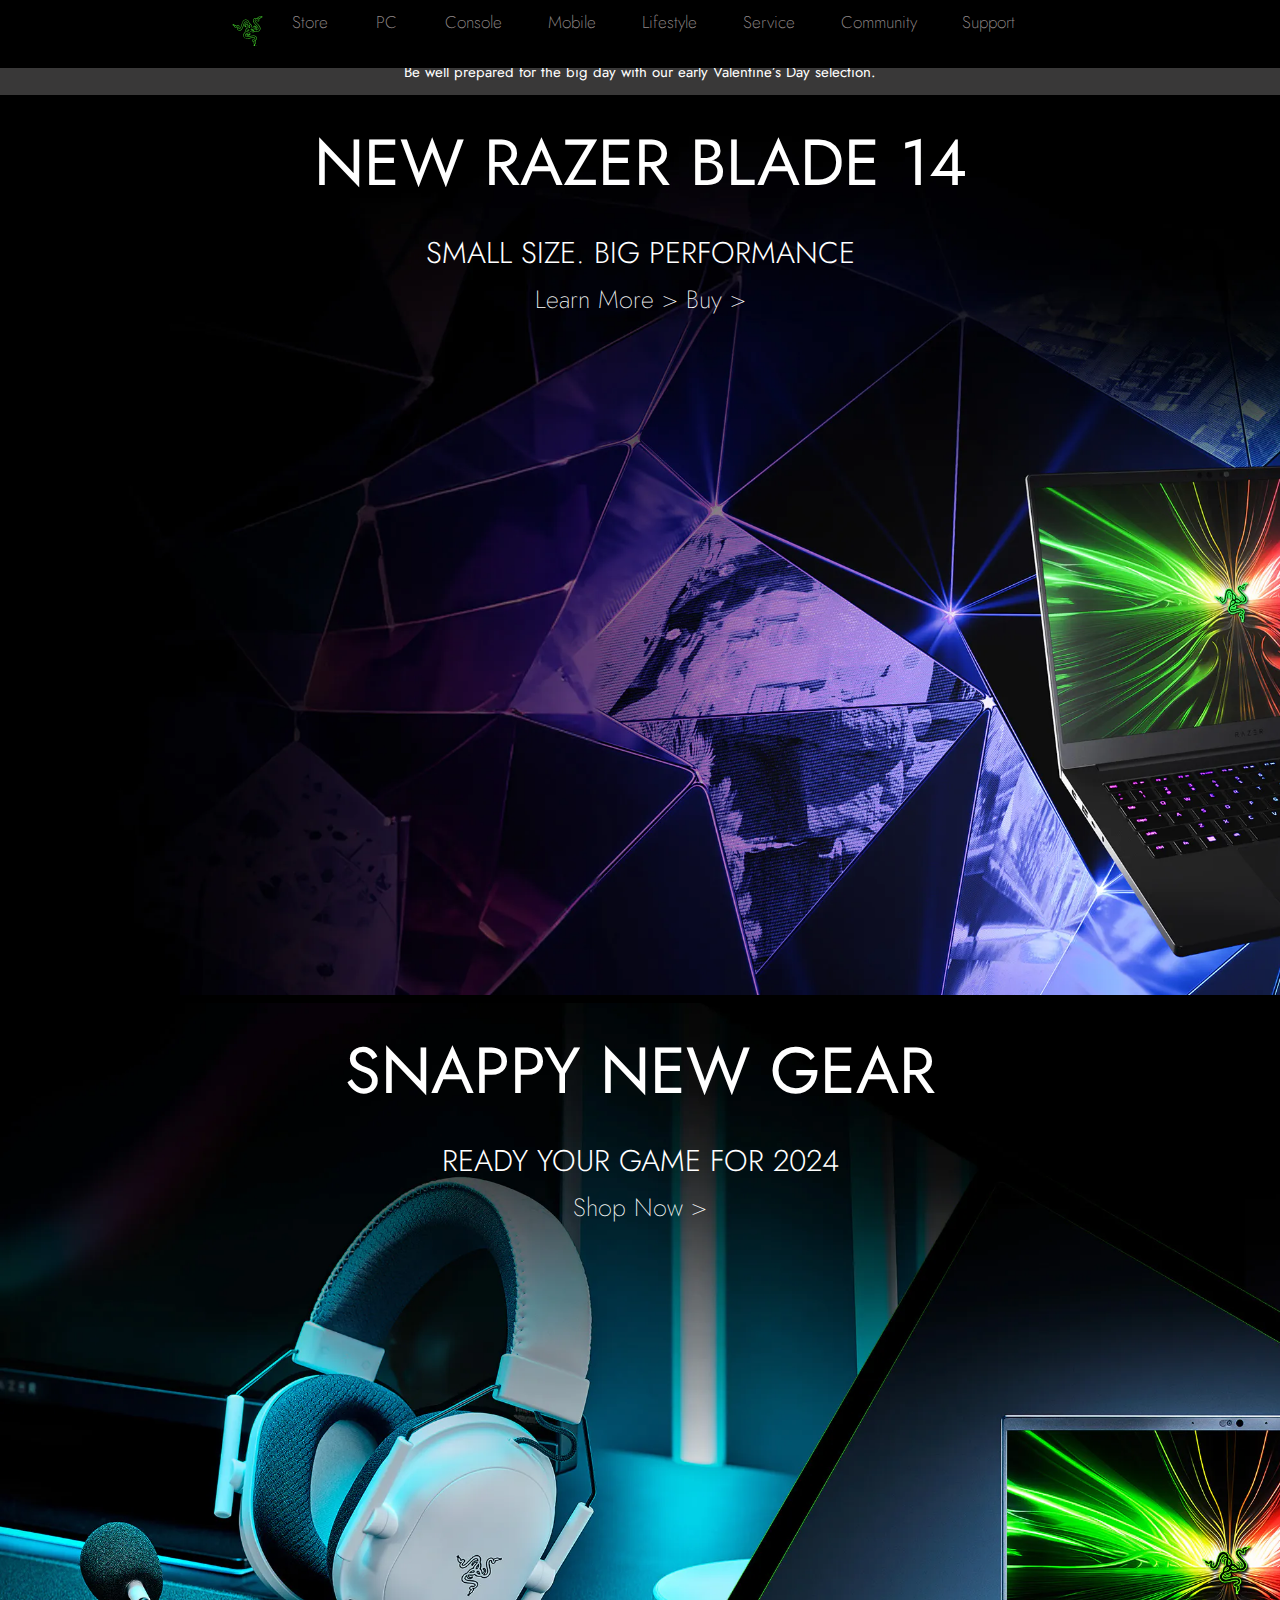
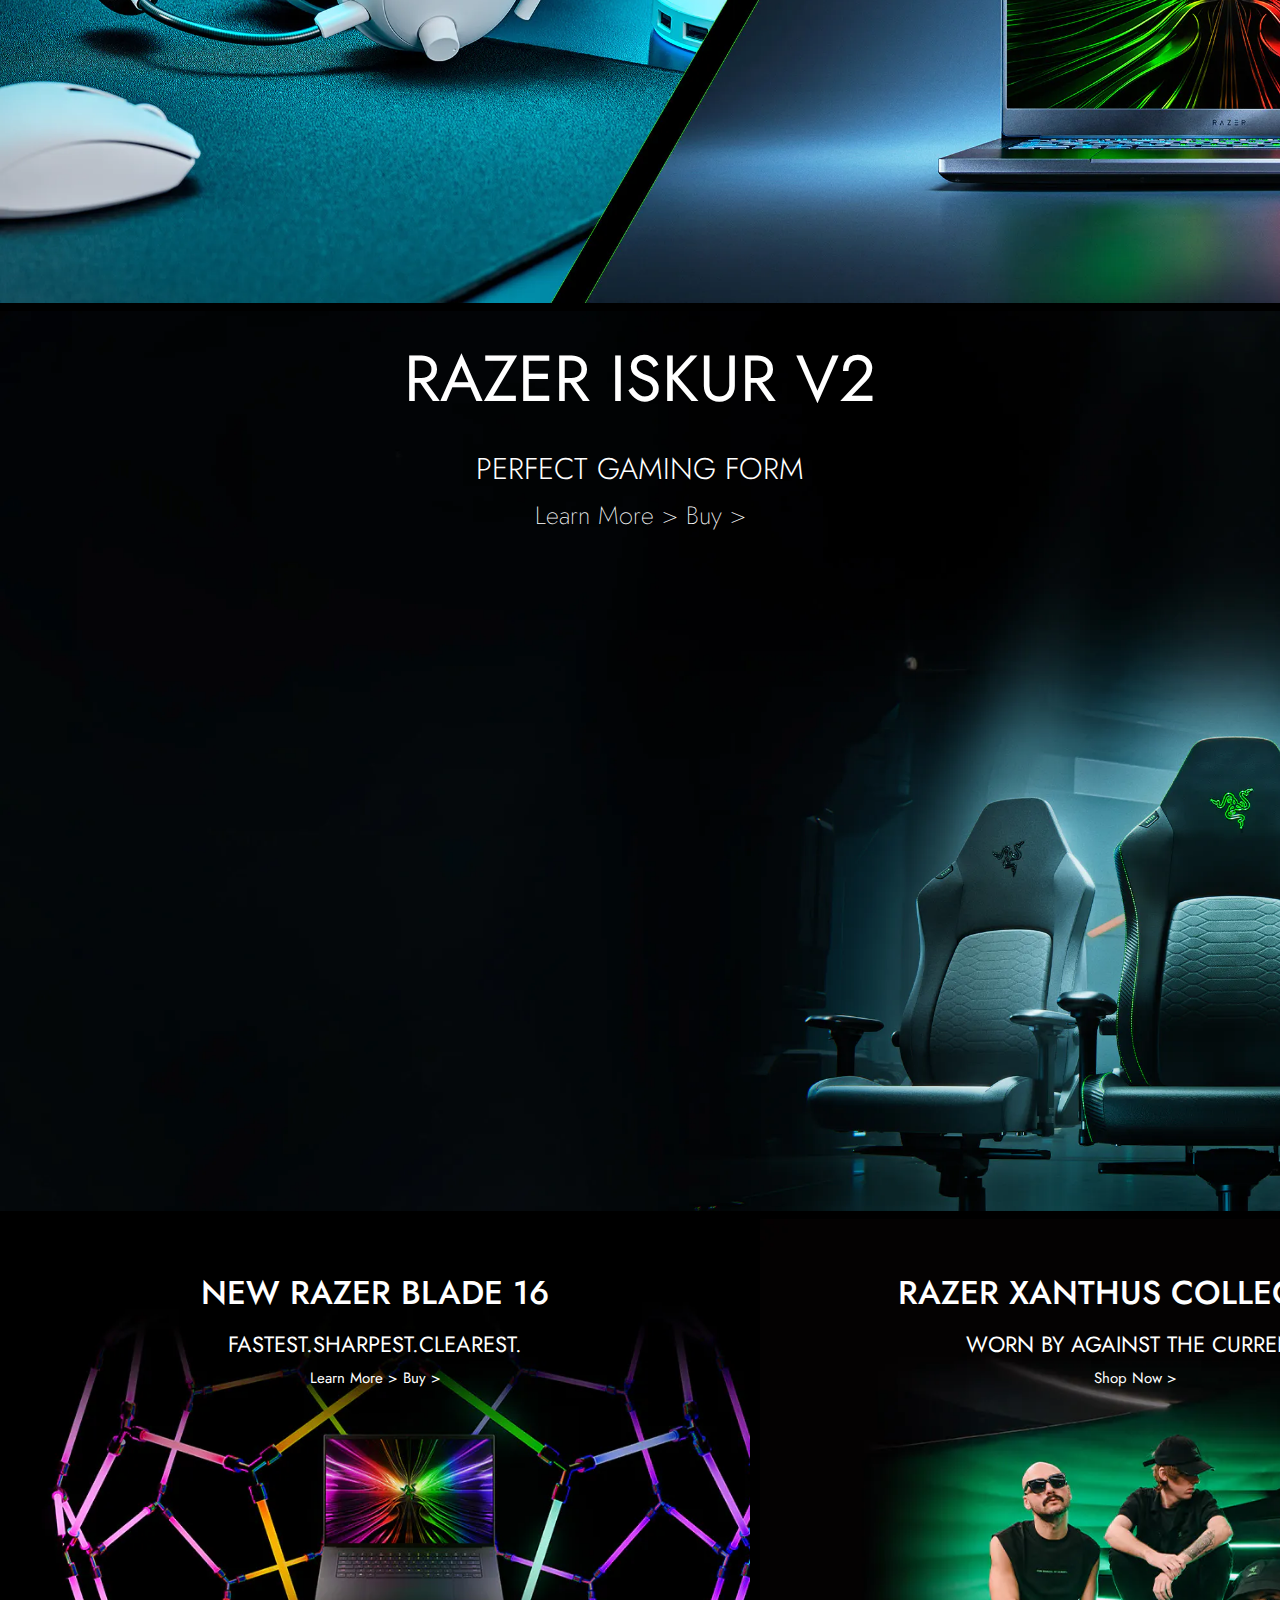
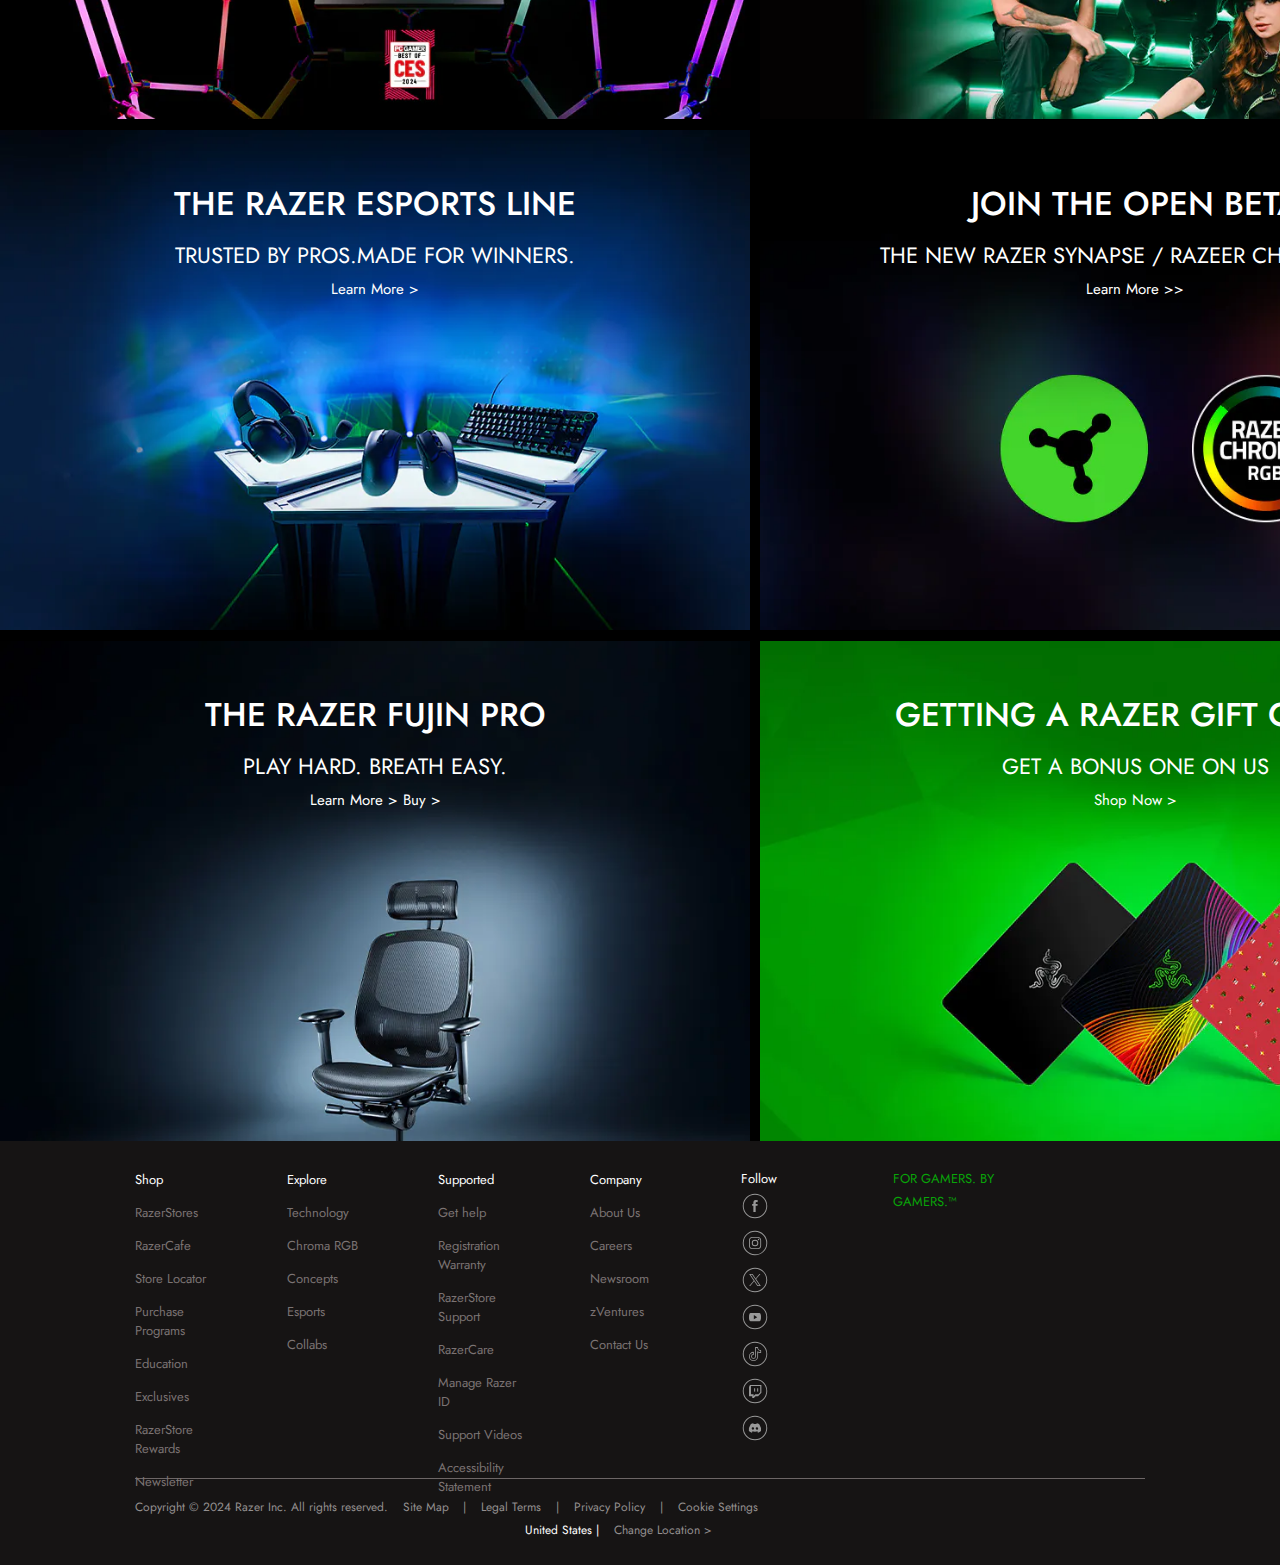
==== commit b890a8aa: "all photos updated" ====
--- a/index.html
+++ b/index.html
@@ -133,7 +133,7 @@
           <li><a href="#">Contact Us</a></li> 
       </ul>
       <ul class="footer-icon">
-          <li><span style="color: white; font-size:13px;">gyjhb</span></li>
+          <li><span style="color: white; font-size:13px;">Follow</span></li>
           <li><img src="../assets/images/main-index/SM0001-facebook-grey (2).svg" alt=""></li>
           <li><img src="../assets/images/main-index/SM0003-instagram-grey (1).svg" alt=""></li>
           <li><img src="../assets/images/main-index/SM0005-twitter-grey (1).svg" alt=""></li>
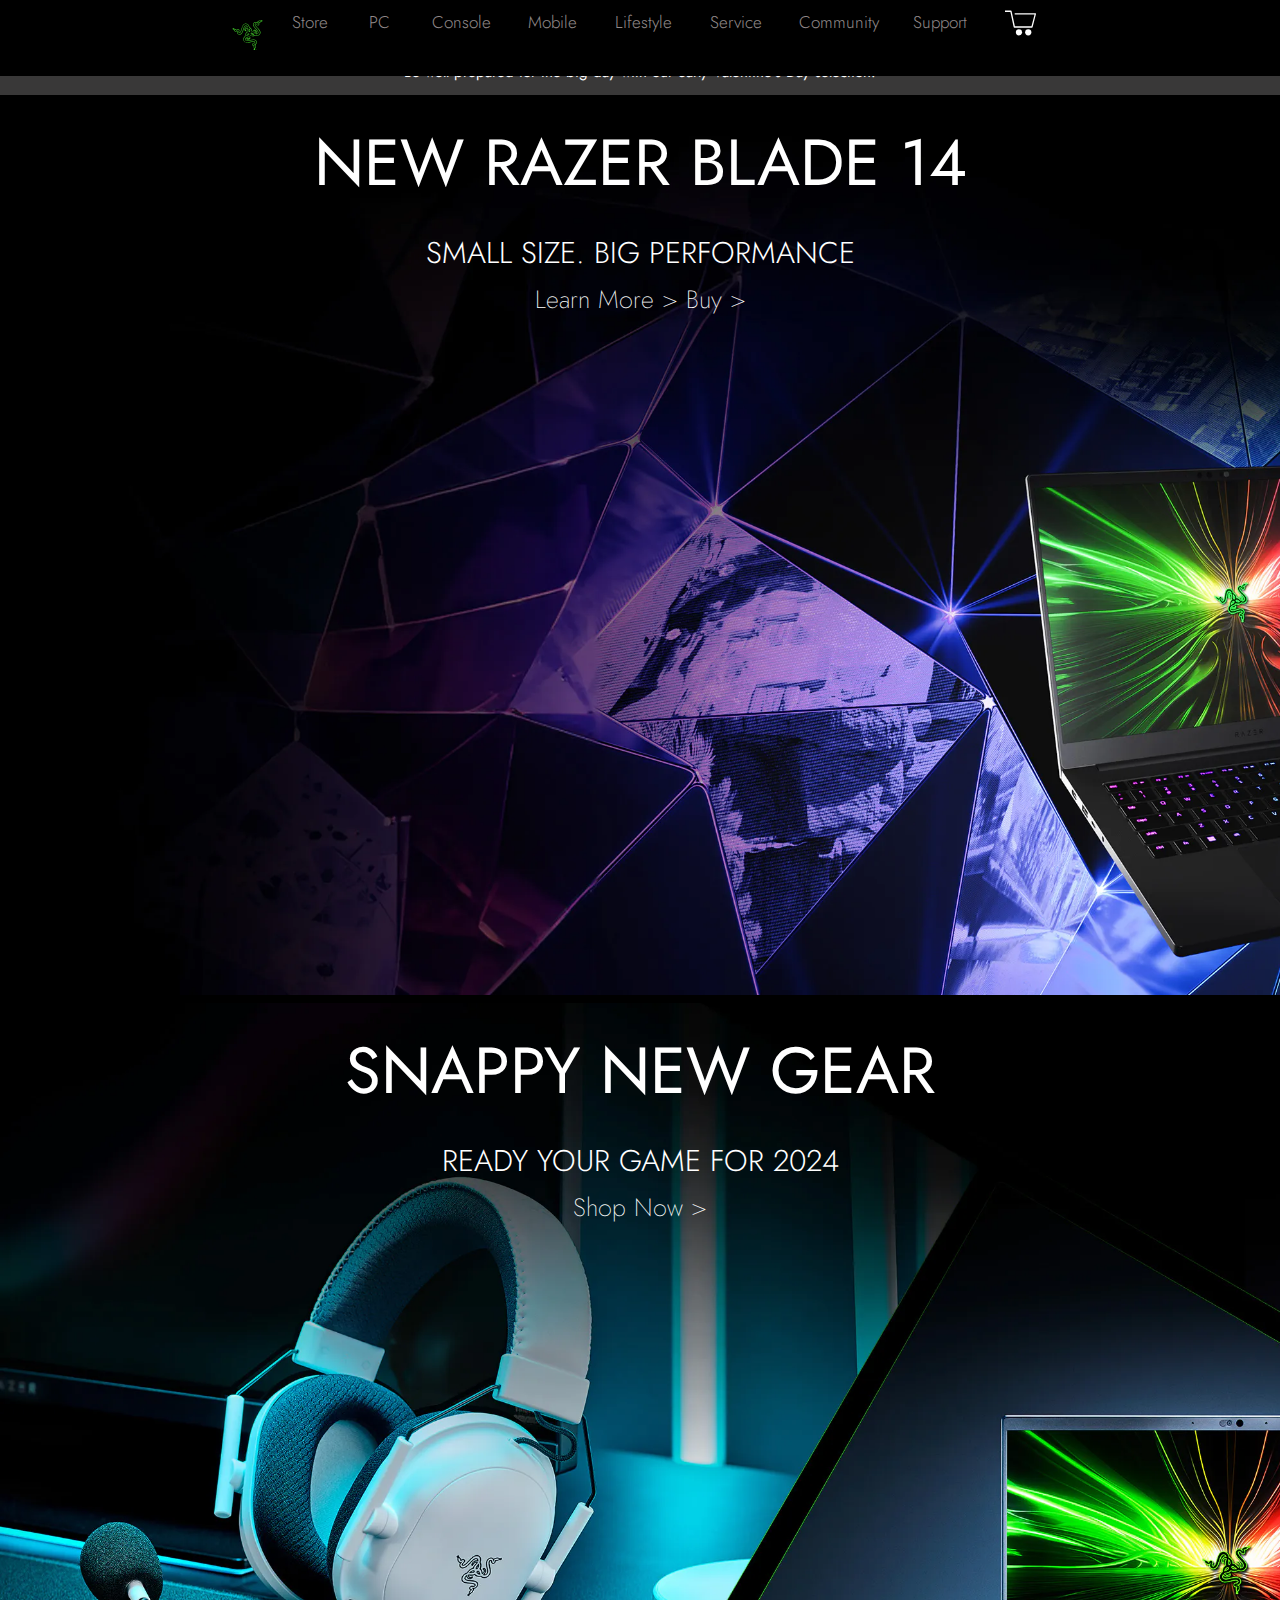
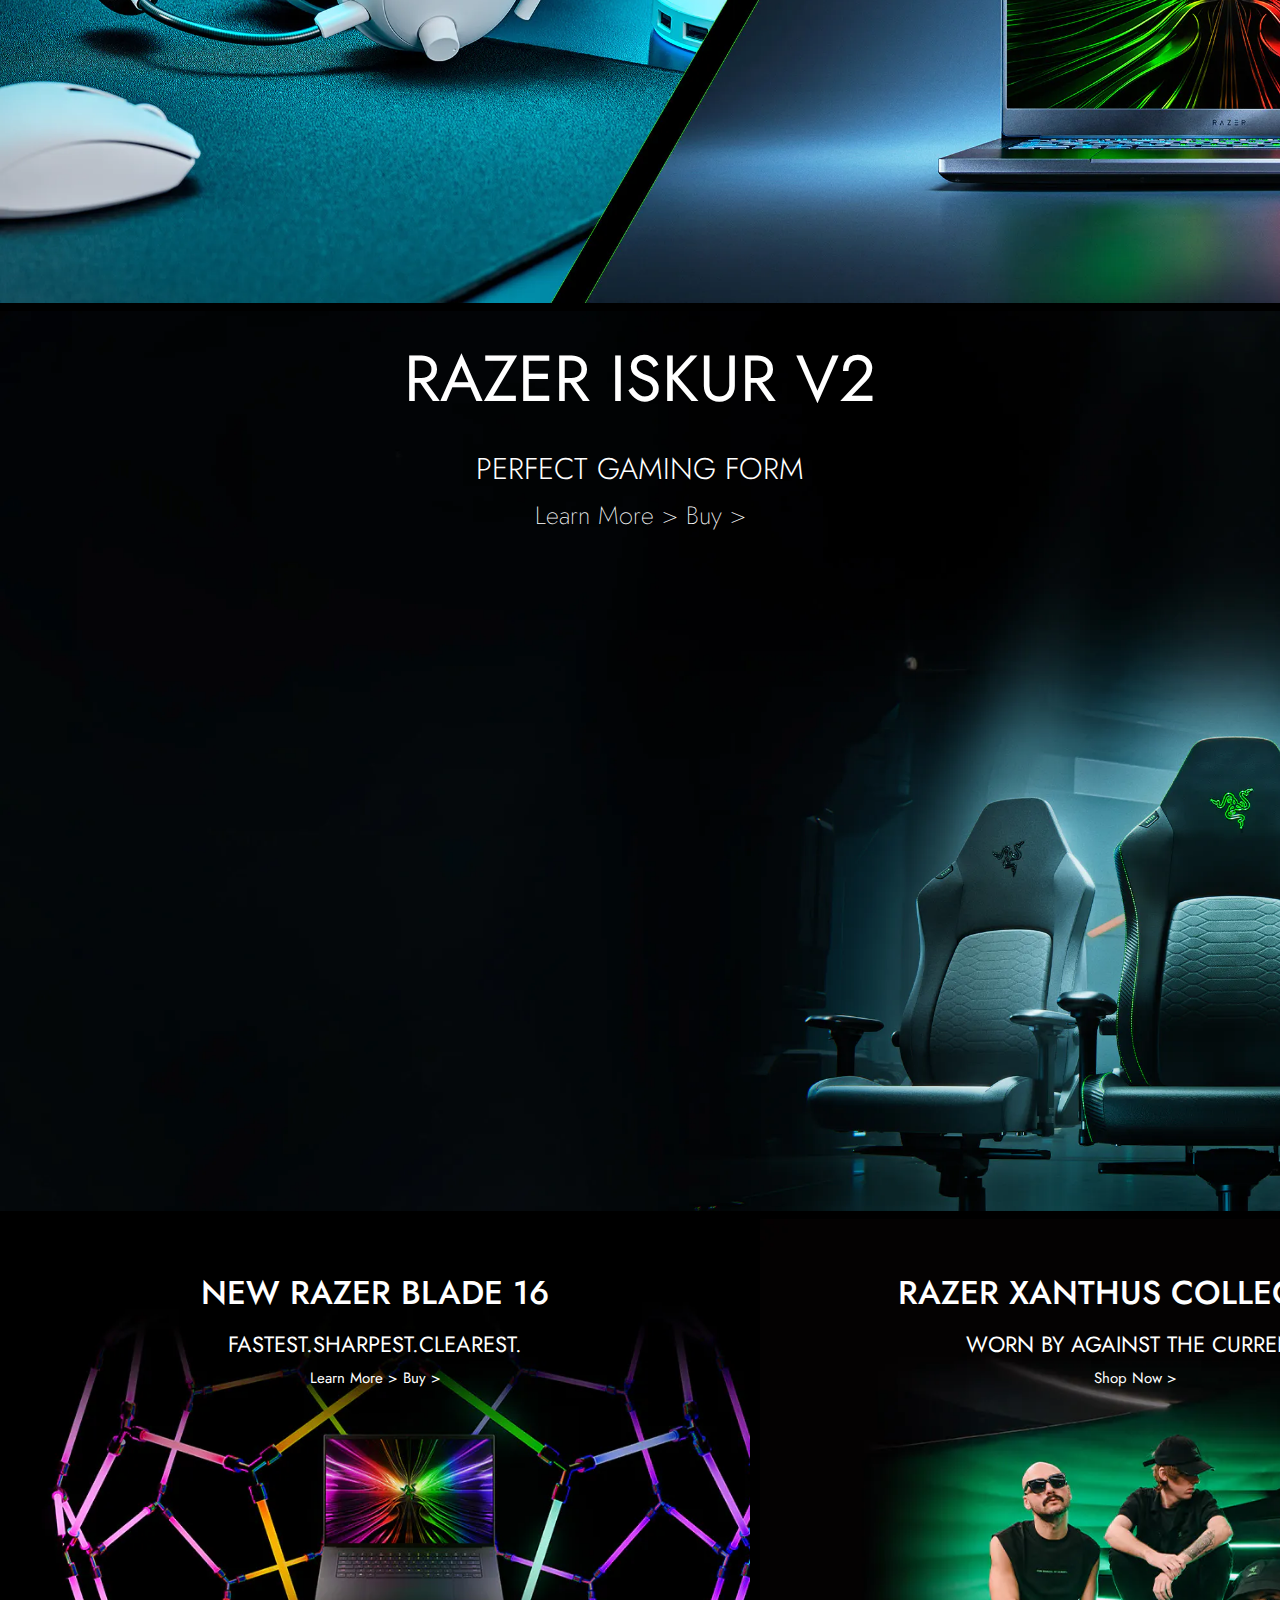
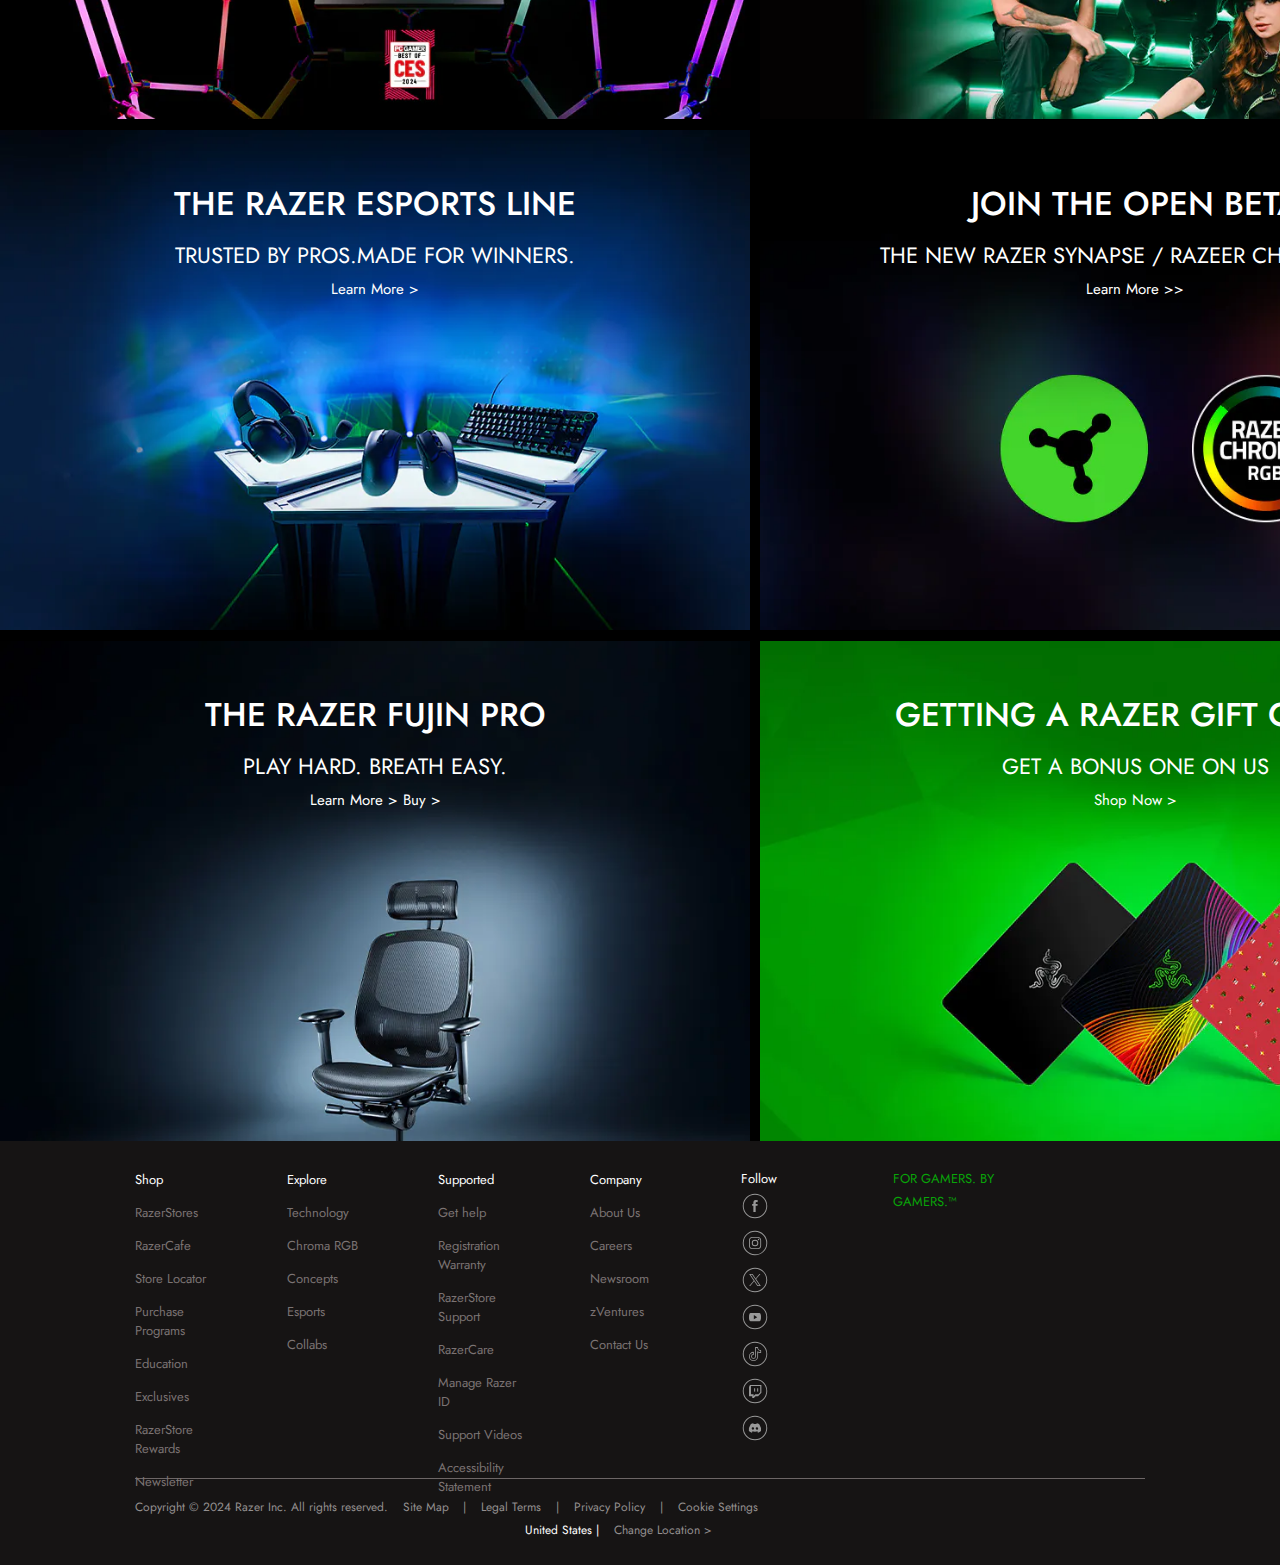
==== commit 4c27d915: "Updated on 31 jan" ====
--- a/index.html
+++ b/index.html
@@ -19,15 +19,17 @@
         </div>
         <div class="bx bx-menu" id="menu-icon"></div>
         <ul class="navlist">
-            <li><a href="#">Store</a></li>
-            <li><a href="#">PC</a></li>
-            <li><a href="#">Console</a></li>
-            <li><a href="#">Mobile</a></li>
+            <li><a href="./pages/store.html">Store</a></li>
+            <li><a href="./pages/pc.html">PC</a></li>
+            <li><a href="./pages/console.html">Console</a></li>
+            <li><a href="./pages/mobile.html">Mobile</a></li>
             <li><a href="#">Lifestyle</a></li>
             <li><a href="#">Service</a></li>
             <li><a href="#">Community</a></li>
             <li><a href="#">Support</a></li>
-            <li><i class='bx bx-search-alt-2'></i></li>
+            <li><a href="./login.html"><img src="../assets/images/main-index/cart_icon (3).svg" alt="" width="31px" height="26px" ></a></li>
+            <!-- <li><a href="#"><img src="../assets/images/search-download icon.png" alt="" width="31px" height="26px" ></a></li> -->
+            
         </ul>
     </header>
    <!------------ home ----->
--- a/assets/styles.css
+++ b/assets/styles.css
@@ -14,7 +14,16 @@
     padding: 0;
 }
 
-
+:root{
+    --bg-color: #000000;
+    --text-color:#ffffff; 
+    --head-color: rgb(17, 152, 17);
+    --p-color: rgb(158, 148, 148);
+    --head-font: 1.9rem;
+    --p-font: 15px;
+    --small-font: 0.7rem;
+
+}
 header{
     font-family: Cambria;
     position: fixed;
@@ -39,7 +48,7 @@
 .navlist a{
     font-size: 17px;
     color: rgb(145, 137, 137);
-    font-weight: 250;
+    font-weight: 300;
     padding: 10px 27px;
 }
 .navlist a::after{
@@ -327,7 +336,16 @@
 }
 .small-box{
     width: 298px;
-    height: 544px;
+    height: 572px;
+    border: 0.5px solid black;
+    background-color: rgb(43, 40, 40);
+    margin: 17px 10px 20px 10px;
+    position: relative;
+    
+}
+.small-boxs{
+    width: 298px;
+    height: 540px;
     border: 0.5px solid black;
     background-color: rgb(43, 40, 40);
     margin: 17px 10px 20px 10px;
@@ -373,4 +391,104 @@
     font-weight: 600px;
     padding: 3px 5px 2px 13px;
     
-}+}
+.mobile-bg4{
+    height:699.2px;
+    width: 100%;
+    background-image: url(../assets/images/mobile-images/gothe-extramile-category-1920x700-desktop\ \(1\).jpg);
+    border-bottom: 1.8px solid rgb(15, 163, 15);
+}
+.mobile-bg4 h2{
+    height: 95px;
+    width: 100%;
+    font-size: 28px;
+    padding-top: 65px;
+    color: var(--text-color);
+}
+.mobile-bg4 p{
+    height: 54px;
+    width: 100%;
+    font-size: 18px;
+    padding-top: 7px;
+    color: var(--p-color);
+}
+.mobile-bg4 ul{
+    height: 27.8px;
+    width: 100%;
+    font-size: 16px;
+}
+.mobile-bg4 ul li{
+    color: rgb(15, 158, 15);
+}
+.box2{
+    padding: 0px 100px 40px 90px;
+    background-color: black;
+    background-image: url();
+}
+.box2 h4{
+    font-family: 'Gill Sans';
+    color: var(--head-color);
+    font-size: var(--head-font);
+    padding-top: 36px;
+    padding-bottom: 10px;
+}
+.box2 p{
+    color: var(--p-color);
+    font-size: var(--p-font);
+    font-family: Arial, Helvetica, sans-serif;
+    padding-top: 10px;
+    padding-bottom: 7px;
+    
+}
+.boxs{
+    display: grid;
+    padding: 22px 0px 20px 0px;
+    grid-template-columns: 1fr 1fr 1fr;
+    row-gap: 12px;
+    /* column-gap: 15px; */
+    background-color: black;
+}
+.box-one{
+    background-color: #000000;
+    height: 530px;
+    width: 395px;
+    border: none;
+    border-bottom: 1.8px solid rgb(15, 163, 15);
+    overflow: hidden;
+}
+.box-one img{
+    height: 402px;
+    width: 402;
+    object-fit: cover;
+    transition: transform 0.3s ease;
+}
+.box-one img:hover{
+    transform: scale(1.1);
+}
+.box-one .head{
+    height: 34px;
+    width: 100%;
+    padding: 10px;
+    color: #ffffff;
+    font-size: 20px;
+    padding: 10px;
+}
+.box-one p{
+    padding: 10px;
+    height: 52px;
+    width: 100%;
+    color: white;
+    font-size: 15px;
+    padding: 10px;
+}
+.box-one a{
+    height: 47px;
+    padding: 10px;
+    width: 100%;
+    color: rgb(15, 158, 15);
+    font-size: 0.8rem;
+    font-family: Arial, Helvetica, sans-serif;
+}
+.box-one a:hover{
+    text-decoration: underline;
+}
